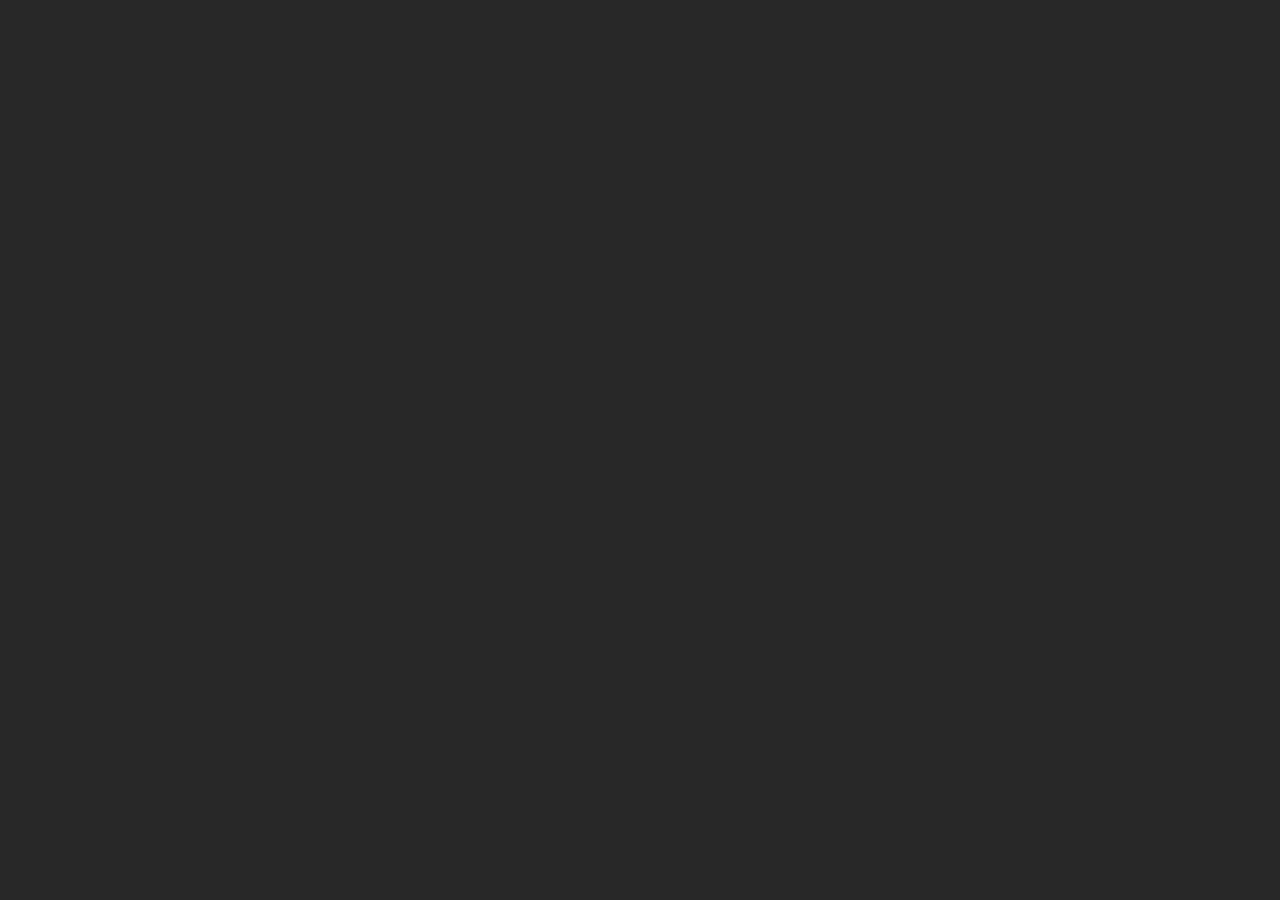
==== index.html @ e937a97c "added card comp" ====
<!DOCTYPE html>
<html lang="en">
  <head>
    <meta charset="UTF-8" />
    <meta name="viewport" content="width=device-width, initial-scale=1.0" />
    <link rel="preconnect" href="https://fonts.googleapis.com" />
    <link rel="preconnect" href="https://fonts.gstatic.com" crossorigin />
    <link
      href="https://fonts.googleapis.com/css2?family=Karla:wght@300;500;600;800&family=Merriweather:wght@300;400;700;900&display=swap"
      rel="stylesheet"
    />
    <link rel="stylesheet" href="css/normalize.css" />
    <link rel="stylesheet" href="css/style.css" />
    <title>Hafiz Asim - Portfolio</title>
  </head>
  <body>



  </body>
</html>
---- css/style.css ----
/* VARIABLES (insert default colors) */

:root {
  --color-body-dark: #ebdbb2;
  --color-hover-body-dark: #b9b294;
  --color-red: #cc241d;
  --color-hover-red: #7c1411;
  --color-yellow: #d79921;
  --color-hover-yellow: #8b6415;
  --color-blue: #458588;
  --color-hover-blue: #274b4d;
  --color-green: #98971a;
  --color-hover-green: rgb(123, 124, 25);
  --border-radius: 30px;
}

/* TYPOGRAPHY */

@font-face {
  font-family: "greenos";
  src: url("../fonts/greenos.ttf") format("truetype");
}

html {
  font-size: 62.5%;
  margin: 0;
}
body {
  background: #282828;
  font-size: 2.4rem;
  padding: 0px;
  line-height: 1.5;
  font-family: "Merriweather", sans-serif;
  color: var(--color-body-dark);
  letter-spacing: 0.2px;
  font-weight: 300;
}

h1,
h2,
h3 {
  font-family: "greenos", sans-serif;
}

h1 {
  font-weight: 800;
  font-size: 7rem;
}

h2 {
  font-weight: 600;
  font-size: 6rem;
}

h3 {
  font-weight: 500;
  font-size: 5rem;
}

@media screen and (min-width: 1024px) {
  body {
    font-size: 1.8rem;
  }
  h1 {
    font-size: 8rem;
  }

  h2 {
    font-size: 5rem;
  }
  h3 {
    font-size: 4rem;
  }
}

/* icons */

.icon {
  width: 4rem;
  height: 4rem;
  padding: 0;
  margin: 0;
}

.icon--white {
  color: var(--color-body-dark);
}

.icon--red {
  color: var(--color-red);
}
.icon--blue {
  color: var(--color-blue);
}
.icon--yellow {
  color: var(--color-yellow);
}
.icon--green {
  color: var(--color-green);
}

.icon-container {
  background: var(--color-body-dark);
  display: inline-flex;
  width: 6rem;
  height: 6rem;
  border-radius: 100%;
  justify-content: center;
  align-items: center;
}

/* links */

a {
  text-decoration: none;
  color: var(--color-body-dark);
  transition: color 0.15s;
}

a:hover {
  color: #fff;
}

/* lists */

.list {
  display: flex;
  flex-direction: column;
  align-items: center;
  list-style-type: none;
}

.nav__list-item {
  padding: 0.5rem 0;
}

/* buttons */

.btn {
  outline: 0;
  border-radius: var(--border-radius);
  border: 0;
  padding: 1rem 2rem;
  text-align: center;
  text-transform: uppercase;
  white-space: nowrap;
  width: 100%;
  text-decoration: none;
  cursor: pointer;
}

.btn--primary {
  background-color: var(--color-body-dark);
}

.btn--primary:hover {
  background: var(--color-hover-body-dark);
  transition: background 0.15s;
}

.btn--secondary {
  background: var(--color-blue);
  color: var(--color-body-dark);
  transition: background 0.15s;
}
.btn--secondary:hover {
  background: var(--color-hover-blue);
}

.btn--accent {
  color: var(--color-body-dark);
  background: var(--color-red);
  transition: background 0.15s;
}
.btn--accent:hover {
  background: var(--color-hover-red);
}

.btn--small {
  width: fit-content;
  padding: 1rem 3rem;
}

.btn .icon {
  width: 4rem;
  vertical-align: middle;
  margin-right: 2rem;
}

/* collapsibles */

/* navigation */

.nav-bar {
  background-color: #282828;
}

.list {
  margin: 0;
  padding: 0;
}

/* grids */

.grid {
  display: grid;
  justify-items: center;
}

@media screen and (min-width: 768px) {
  .grid--1x2 {
    grid-template-columns: repeat(2, 1fr);
  }
	.grid--1xindefinite{
		grid-template-columns: repeat(auto, 1fr);
		gap: 2rem;
	}
}

/* blocks */

.container {
  max-width: 1440px;
  margin: 0 auto;
}

.block {
  --padding-vertical: 4rem;
  padding: var(--padding-vertical) 2rem;
}

.block__header {
  text-align: center;
  margin-bottom: 4rem;
  letter-spacing: 7px;
}

.block__heading {
  margin-top: 0;
}

/* hero */

.hero {
  position: relative;
}

.hero--heading {
  font-weight: 200;
  margin: 0;
}

.hero__tagline {
  margin: 0;
  letter-spacing: 0.3px;
}

.hero .block__header {
  margin: 0;
}

.hero__image {
  width: 100%;
  overflow: hidden;
}

.hero__image > img {
  width: 100%;
  height: 100%;
  border-radius: var(--border-radius);
}

@media screen and (min-width: 768px) {
  .grid {
    align-items: center;
  }
  .block__header .hero--heading {
    font-size: 10rem;
  }
}
@media screen and (min-width: 1024px) {
  .grid {
    align-items: center;
  }
  .block__header .hero--heading {
    font-size: 15rem;
  }
}

.hero .scroll-prompt {
  position: absolute;
  bottom: -5%;
  left: 45%;
  animation: moveUpDown 2s ease-in-out infinite alternate;
}

@keyframes moveUpDown {
  0% {
    transform: translateY(0);
  }
  50% {
    transform: translateY(-20px);
  }
  100% {
    transform: translateY(0);
  }
}

/* cards */

.card {
  /* border: 2px solid #274b4d; */
  padding: 2rem;
  border-radius: var(--border-radius);
	max-width: 700px;
	transition: transform 0.15s;
	box-shadow: 0 0 20px 5px var(--color-hover-blue) ;
}

.card__header {
	width: 100%;
  text-align: center;
  font-size: 3rem;
  letter-spacing: 0.5px;
}

.card__content {
  width: fit-content;
  min-height: 300px;
  margin: 2rem auto;
}

.card__content > img {
	object-fit: cover;
  height: 100%;
	width: 100%;
}

.card__footer-description{
	font-size: 2rem;
}

.card:hover{
	transform: scale(1.1);
}

@media screen and (min-width:1024px) {
	.card__footer-description{
		font-size: 1.8rem;
	}
}
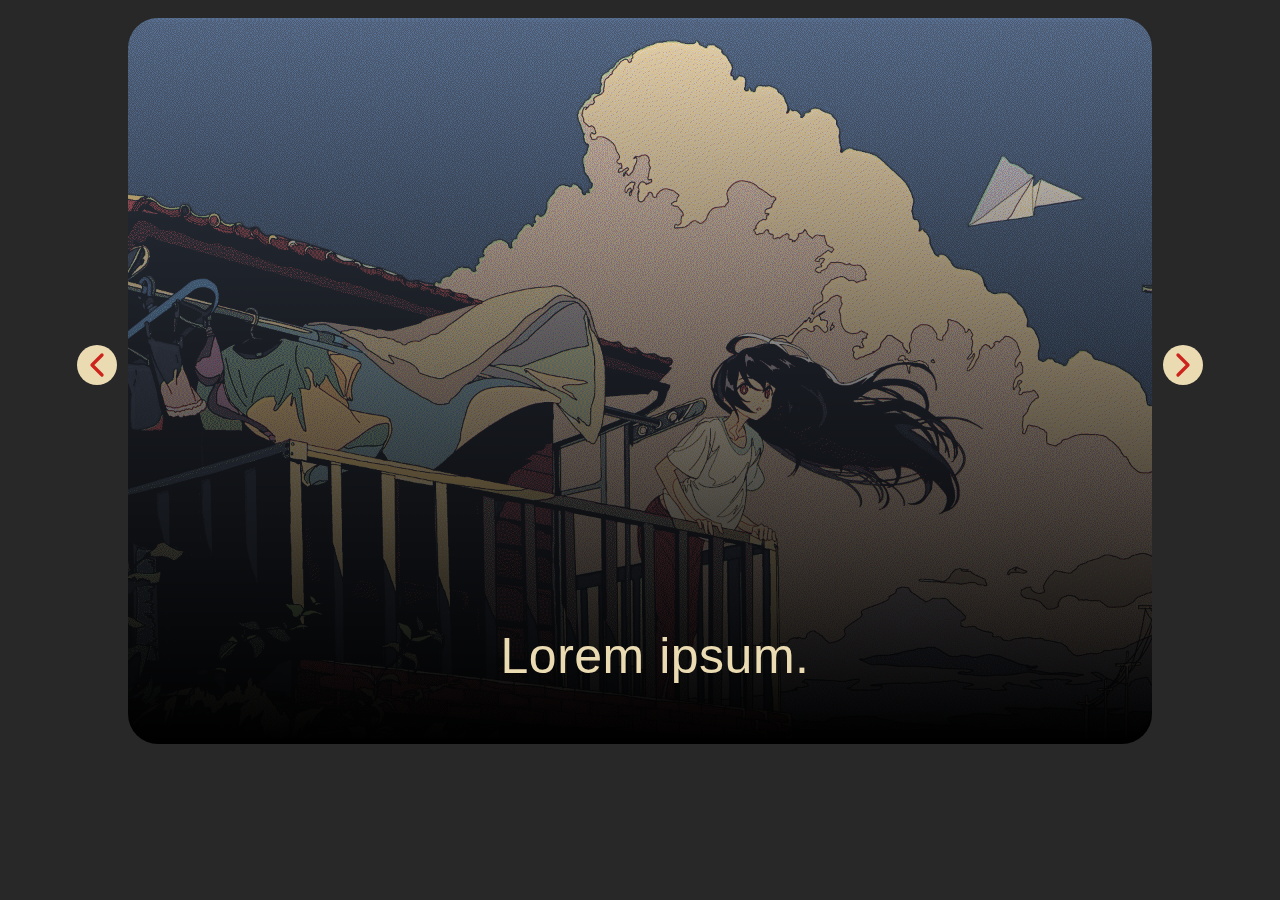
==== commit 8d90a848: "working on carousel comp" ====
--- a/index.html
+++ b/index.html
@@ -6,7 +6,7 @@
     <link rel="preconnect" href="https://fonts.googleapis.com" />
     <link rel="preconnect" href="https://fonts.gstatic.com" crossorigin />
     <link
-      href="https://fonts.googleapis.com/css2?family=Karla:wght@300;500;600;800&family=Merriweather:wght@300;400;700;900&display=swap"
+      href="https://fonts.googleapis.com/css2?family=Oswald&display=swap"
       rel="stylesheet"
     />
     <link rel="stylesheet" href="css/normalize.css" />
@@ -14,8 +14,78 @@
     <title>Hafiz Asim - Portfolio</title>
   </head>
   <body>
+    <div class="carousel-wrapper">
+      
+      <ul class="carousel">
+        <div class="icon-container carousel--nav">
+          <svg class="icon icon--red">
+            <use xlink:href="images/sprite.svg#chevron-left"></use>
+          </svg>
+        </div>
+        <li class="card gradient carousel__card fade">
+          <img src="images/ign-waifu.png" alt="" />
+          <div class="card__header bottom-left"><h3>Lorem ipsum.</h3></div>
+          <div class="card__footer-description bottom-left">
+            <p>
+              Lorem ipsum dolor sit amet consectetur, adipisicing elit. Rerum,
+              ducimus.
+            </p>
+          </div>
+        </li>
+        <li class="card gradient carousel__card fade">
+          <img src="images/futurism.jpg" alt="" />
+          <div class="card__header bottom-left"><h3>Lorem ipsum.</h3></div>
+          <div class="card__footer-description bottom-left">
+            <p>
+              Lorem ipsum dolor sit amet consectetur, adipisicing elit. Rerum,
+              ducimus.
+            </p>
+          </div>
+        </li>
+        <li class="card gradient carousel__card fade">
+          <img src="images/ghibli-japanese-walled-garden.png" alt="" />
+          <div class="card__header bottom-left"><h3>Lorem ipsum.</h3></div>
+          <div class="card__footer-description bottom-left">
+            <p>
+              Lorem ipsum dolor sit amet consectetur, adipisicing elit. Rerum,
+              ducimus.
+            </p>
+          </div>
+        </li>
+        <li class="card gradient carousel__card fade">
+          <img src="images/girl-reading-book.jpg" alt="" />
+          <div class="card__header bottom-left"><h3>Lorem ipsum.</h3></div>
+          <div class="card__footer-description bottom-left">
+            <p>
+              Lorem ipsum dolor sit amet consectetur, adipisicing elit. Rerum,
+              ducimus.
+            </p>
+          </div>
+        </li>
+        <li class="card gradient carousel__card fade">
+          <img src="images/my-neighbor-totoro-sunflowers.png" alt="" />
+          <div class="card__header bottom-left"><h3>Lorem ipsum.</h3></div>
+          <div class="card__footer-description bottom-left">
+            <p>
+              Lorem ipsum dolor sit amet consectetur, adipisicing elit. Rerum,
+              ducimus.
+            </p>
+          </div>
+        </li>
+        <div class="icon-container carousel--nav">
+          <svg class="icon icon--red">
+            <use xlink:href="images/sprite.svg#chevron-right"></use>
+          </svg>
+        </div>
+      </div>
+      </ul>
+    <!-- The dots/circles -->
+<div style="text-align:center">
+  <span class="dot" onclick="currentSlide(1)"></span>
+  <span class="dot" onclick="currentSlide(2)"></span>
+  <span class="dot" onclick="currentSlide(3)"></span>
+</div>
 
-
-
+    <script src="script.js"></script>
   </body>
 </html>
--- a/css/style.css
+++ b/css/style.css
@@ -30,16 +30,17 @@
   font-size: 2.4rem;
   padding: 0px;
   line-height: 1.5;
-  font-family: "Merriweather", sans-serif;
+  font-family: "Oswald", sans-serif;
   color: var(--color-body-dark);
-  letter-spacing: 0.2px;
-  font-weight: 300;
+  letter-spacing: 1px;
+  font-weight: 200;
+  box-sizing: border-box;
 }
 
 h1,
 h2,
 h3 {
-  font-family: "greenos", sans-serif;
+  font-family: "Merriweather", sans-serif;
 }
 
 h1 {
@@ -123,11 +124,14 @@
 
 /* lists */
 
+li{
+    list-style-type: none;
+}
+
 .list {
   display: flex;
   flex-direction: column;
   align-items: center;
-  list-style-type: none;
 }
 
 .nav__list-item {
@@ -187,7 +191,9 @@
   margin-right: 2rem;
 }
 
-/* collapsibles */
+/* collapsibles */ 
+
+/* TODO: input collapsibles info here */
 
 /* navigation */
 
@@ -207,14 +213,19 @@
   justify-items: center;
 }
 
+.grid--1xindefinite-row{
+  grid-template-rows: repeat(auto, 1fr);
+  gap: 1.6rem;
+}
+
 @media screen and (min-width: 768px) {
   .grid--1x2 {
     grid-template-columns: repeat(2, 1fr);
   }
-	.grid--1xindefinite{
-		grid-template-columns: repeat(auto, 1fr);
-		gap: 2rem;
-	}
+  .grid--1xindefinite-column {
+    grid-template-columns: repeat(auto, 1fr);
+    gap: 2rem;
+  }
 }
 
 /* blocks */
@@ -309,44 +320,323 @@
 /* cards */
 
 .card {
-  /* border: 2px solid #274b4d; */
-  padding: 2rem;
+  /* z-index: -10; */
+  position: relative;
+  margin: 0 auto;
   border-radius: var(--border-radius);
-	max-width: 700px;
-	transition: transform 0.15s;
-	box-shadow: 0 0 20px 5px var(--color-hover-blue) ;
-}
-
-.card__header {
-	width: 100%;
+  /* min-height: 100%; */
+  max-width: 80%;
+  transition: transform 0.15s;
+  /* box-shadow: 0 0 10px 0px var(--color-hover-body-dark); */
+}
+.card__header > h3 {
+  text-align: center;
+  margin-bottom: 0.3rem;
+  font-size: 2rem;
+}
+
+.bottom-left {
+  position: absolute;
+  bottom: 0%;
+}
+
+.card .card__header {
+  position: absolute;
+  width: 100%;
   text-align: center;
   font-size: 3rem;
   letter-spacing: 0.5px;
+  z-index: 2;
+  transition: transform 0.2s ease-in;
 }
 
 .card__content {
   width: fit-content;
-  min-height: 300px;
+  /* min-height: 300px; */
   margin: 2rem auto;
 }
 
-.card__content > img {
-	object-fit: cover;
+/* .card__content > img {
+  border-radius: var(--border-radius);
+  object-fit: cover;
   height: 100%;
-	width: 100%;
-}
-
-.card__footer-description{
-	font-size: 2rem;
-}
-
-.card:hover{
-	transform: scale(1.1);
-}
-
-@media screen and (min-width:1024px) {
-	.card__footer-description{
-		font-size: 1.8rem;
-	}
-}
-
+  width: 100%;
+} */
+
+.card > img {
+  border-radius: var(--border-radius);
+  object-fit: cover;
+  width: 100%;
+  height: 50vh;
+}
+
+.card__footer-description {
+  z-index: 3;
+  padding-left: 2.5rem;
+  font-size: 1.5rem;
+  text-align: start;
+  /* max-height: 0; */
+  overflow: hidden;
+  opacity: 0;
+  transition: transform 0.2s ease-in, opacity 0.15s;
+  vertical-align: middle;
+}
+
+.card .icon-container {
+  scale: 0.8;
+  margin: 0 3rem;
+}
+
+.card:hover {
+  cursor: pointer;
+}
+
+
+@media screen and (min-width: 768px) {
+  .card__header > h3 {
+    font-size: 5rem;
+  }
+  .card > img {
+    height: 60vh;
+  }
+}
+
+@media screen and (min-width: 1024px) {
+  .card__header > h3 {
+    margin-bottom: 5rem;
+    padding-left: 3rem;
+  }
+
+  .card > img {
+    height: 80vh;
+  }
+
+  .card__footer-description {
+    font-size: 1.8rem;
+  }
+  .card:hover .card__header {
+    transform: translateY(-50%) scale(0.8);
+  }
+  .card:hover .card__footer-description {
+    transform: translateY(-50%);
+    opacity: 1;
+  }
+}
+
+/* badges */
+
+.badge {
+  border-radius: 20px;
+  font-size: 2rem;
+  font-weight: 600;
+  padding: 0.5rem 2rem;
+  white-space: nowrap;
+  text-align: middle;
+}
+
+.badge--primary {
+  background: var(--color-blue);
+  color: var(--color-body-dark);
+}
+
+.badge--secondary {
+  background: var(--color-red);
+  color: var(--color-body-dark);
+}
+
+.badge--small {
+  font-size: 1.6rem;
+  padding: 0.5rem 1.5rem;
+}
+
+.badge .icon {
+  width: 2.5rem;
+  vertical-align: middle;
+  margin-right: 0.5rem;
+}
+
+@media screen and (min-width: 1024px) {
+  .badge {
+    font-size: 1.5rem;
+  }
+  .badge--small {
+    font-size: 1.2rem;
+  }
+}
+
+/* modal image */
+
+/* Style the Image Used to Trigger the Modal */
+#myImg {
+  border-radius: 5px;
+  cursor: pointer;
+  transition: 0.3s;
+}
+
+#myImg:hover {
+  opacity: 0.7;
+}
+
+/* The Modal (background) */
+.modal {
+  display: none; /* Hidden by default */
+  position: fixed; /* Stay in place */
+  z-index: 1; /* Sit on top */
+  padding-top: 10rem; /* Location of the box */
+  padding-bottom: auto; /* Location of the box */
+  left: 0;
+  top: 0;
+  width: 100%; /* Full width */
+  height: 100%; /* Full height */
+  overflow: auto; /* Enable scroll if needed */
+  background-color: rgb(0, 0, 0); /* Fallback color */
+  background-color: rgba(0, 0, 0, 0.9); /* Black w/ opacity */
+}
+
+/* Modal Content (Image) */
+.modal-content {
+  margin: auto;
+  display: block;
+  width: 80%;
+  max-width: 700px;
+}
+
+/* Caption of Modal Image (Image Text) - Same Width as the Image */
+#caption {
+  margin: auto;
+  display: block;
+  width: 80%;
+  max-width: 700px;
+  text-align: center;
+  color: #ccc;
+  padding: 10px 0;
+  height: fit-content;
+}
+
+/* Add Animation - Zoom in the Modal */
+.modal-content,
+#caption {
+  animation-name: zoom;
+  animation-duration: 0.6s;
+}
+
+@keyframes zoom {
+  from {
+    transform: scale(0);
+  }
+  to {
+    transform: scale(1);
+  }
+}
+
+/* The Close Button */
+.close {
+  position: absolute;
+  top: 15px;
+  right: 35px;
+  color: #f1f1f1;
+  font-size: 40px;
+  font-weight: bold;
+  transition: 0.3s;
+}
+
+.close:hover,
+.close:focus {
+  color: #bbb;
+  text-decoration: none;
+  cursor: pointer;
+}
+
+/* 100% Image Width on Smaller Screens */
+@media only screen and (max-width: 700px) {
+  .modal-content {
+    width: 100%;
+  }
+}
+
+/* gradient */
+
+.gradient:after {
+  z-index: 1;
+  border-bottom-left-radius: var(--border-radius);
+  border-bottom-right-radius: var(--border-radius);
+  content: "";
+  display: block;
+  position: absolute;
+  height: 100%;
+  width: 100%;
+  left: 0;
+  top: 0;
+  background-image: linear-gradient(rgba(0, 0, 0, 0), rgba(0, 0, 0, 1));
+}
+.gradient-hidden:after {
+  z-index: 1;
+  border-bottom-left-radius: var(--border-radius);
+  border-bottom-right-radius: var(--border-radius);
+  content: "";
+  display: block;
+  position: absolute;
+  height: 100%;
+  width: 100%;
+  left: 0;
+  top: 0;
+  background-image: linear-gradient(rgba(0, 0, 0, 0), rgba(0, 0, 0, 1));
+  opacity: 0;
+  transition: opacity 0.15s ease-in;
+}
+
+.gradient-hidden:hover:after {
+  opacity: 1;
+}
+
+/* carousel */
+.carousel-wrapper{
+  display: flex;
+  flex-direction: row;
+  align-content: center;
+  justify-content: center;
+}
+
+.carousel-wrapper .icon-container{
+  z-index: 3;
+  position: absolute;
+  height: 4rem;
+  width: 4rem;
+  transition: background 0.15s;
+}
+
+.carousel-wrapper .icon-container:hover{
+  background: var(--color-hover-body-dark);
+  cursor: pointer;
+}
+
+.carousel{
+  position: relative;
+  display: flex;
+  flex-direction: row;
+  padding: 0;
+  width: 100%;
+  height: 100%;
+}
+
+.carousel{
+  width: fit-content;
+}
+
+.carousel .card {
+  width: 100%;
+  height: 100%;
+}
+
+.carousel .carousel__card:not(:first-of-type) {
+  display: none;
+}
+
+.carousel-wrapper .icon-container:first-of-type{
+  top: 45%;
+  left: 6%;
+}
+.carousel-wrapper .icon-container:last-of-type{
+  top: 45%;
+  right: 6%;
+}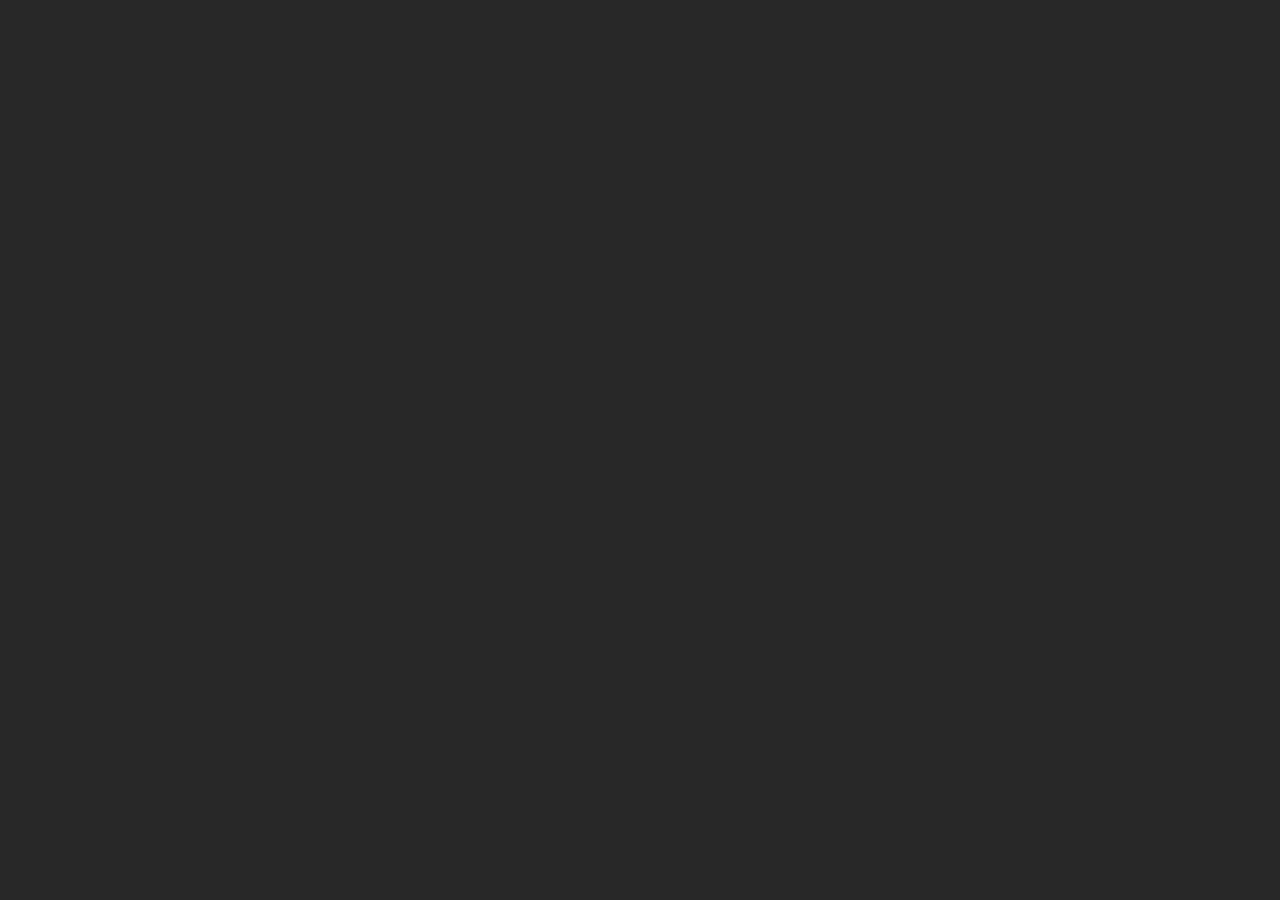
==== commit 1ab15205: "added carousel comp taken from w3schools" ====
--- a/index.html
+++ b/index.html
@@ -14,78 +14,10 @@
     <title>Hafiz Asim - Portfolio</title>
   </head>
   <body>
-    <div class="carousel-wrapper">
-      
-      <ul class="carousel">
-        <div class="icon-container carousel--nav">
-          <svg class="icon icon--red">
-            <use xlink:href="images/sprite.svg#chevron-left"></use>
-          </svg>
-        </div>
-        <li class="card gradient carousel__card fade">
-          <img src="images/ign-waifu.png" alt="" />
-          <div class="card__header bottom-left"><h3>Lorem ipsum.</h3></div>
-          <div class="card__footer-description bottom-left">
-            <p>
-              Lorem ipsum dolor sit amet consectetur, adipisicing elit. Rerum,
-              ducimus.
-            </p>
-          </div>
-        </li>
-        <li class="card gradient carousel__card fade">
-          <img src="images/futurism.jpg" alt="" />
-          <div class="card__header bottom-left"><h3>Lorem ipsum.</h3></div>
-          <div class="card__footer-description bottom-left">
-            <p>
-              Lorem ipsum dolor sit amet consectetur, adipisicing elit. Rerum,
-              ducimus.
-            </p>
-          </div>
-        </li>
-        <li class="card gradient carousel__card fade">
-          <img src="images/ghibli-japanese-walled-garden.png" alt="" />
-          <div class="card__header bottom-left"><h3>Lorem ipsum.</h3></div>
-          <div class="card__footer-description bottom-left">
-            <p>
-              Lorem ipsum dolor sit amet consectetur, adipisicing elit. Rerum,
-              ducimus.
-            </p>
-          </div>
-        </li>
-        <li class="card gradient carousel__card fade">
-          <img src="images/girl-reading-book.jpg" alt="" />
-          <div class="card__header bottom-left"><h3>Lorem ipsum.</h3></div>
-          <div class="card__footer-description bottom-left">
-            <p>
-              Lorem ipsum dolor sit amet consectetur, adipisicing elit. Rerum,
-              ducimus.
-            </p>
-          </div>
-        </li>
-        <li class="card gradient carousel__card fade">
-          <img src="images/my-neighbor-totoro-sunflowers.png" alt="" />
-          <div class="card__header bottom-left"><h3>Lorem ipsum.</h3></div>
-          <div class="card__footer-description bottom-left">
-            <p>
-              Lorem ipsum dolor sit amet consectetur, adipisicing elit. Rerum,
-              ducimus.
-            </p>
-          </div>
-        </li>
-        <div class="icon-container carousel--nav">
-          <svg class="icon icon--red">
-            <use xlink:href="images/sprite.svg#chevron-right"></use>
-          </svg>
-        </div>
-      </div>
-      </ul>
-    <!-- The dots/circles -->
-<div style="text-align:center">
-  <span class="dot" onclick="currentSlide(1)"></span>
-  <span class="dot" onclick="currentSlide(2)"></span>
-  <span class="dot" onclick="currentSlide(3)"></span>
-</div>
 
+    
+
+    <script src="carousel.js"></script>
     <script src="script.js"></script>
   </body>
 </html>
--- a/css/style.css
+++ b/css/style.css
@@ -124,8 +124,8 @@
 
 /* lists */
 
-li{
-    list-style-type: none;
+li {
+  list-style-type: none;
 }
 
 .list {
@@ -191,7 +191,7 @@
   margin-right: 2rem;
 }
 
-/* collapsibles */ 
+/* collapsibles */
 
 /* TODO: input collapsibles info here */
 
@@ -213,7 +213,7 @@
   justify-items: center;
 }
 
-.grid--1xindefinite-row{
+.grid--1xindefinite-row {
   grid-template-rows: repeat(auto, 1fr);
   gap: 1.6rem;
 }
@@ -390,7 +390,6 @@
 .card:hover {
   cursor: pointer;
 }
-
 
 @media screen and (min-width: 768px) {
   .card__header > h3 {
@@ -590,14 +589,17 @@
 }
 
 /* carousel */
-.carousel-wrapper{
+.carousel-wrapper {
   display: flex;
   flex-direction: row;
   align-content: center;
   justify-content: center;
-}
-
-.carousel-wrapper .icon-container{
+  max-width: 1200px;
+  position: relative;
+  margin: auto;
+}
+
+.carousel-wrapper .icon-container {
   z-index: 3;
   position: absolute;
   height: 4rem;
@@ -605,12 +607,12 @@
   transition: background 0.15s;
 }
 
-.carousel-wrapper .icon-container:hover{
+.carousel-wrapper .icon-container:hover {
   background: var(--color-hover-body-dark);
   cursor: pointer;
 }
 
-.carousel{
+.carousel {
   position: relative;
   display: flex;
   flex-direction: row;
@@ -619,24 +621,66 @@
   height: 100%;
 }
 
-.carousel{
+.carousel {
   width: fit-content;
 }
 
-.carousel .card {
+/* .carousel .card {
   width: 100%;
   height: 100%;
-}
-
-.carousel .carousel__card:not(:first-of-type) {
+} */
+
+.carousel__card {
   display: none;
 }
 
-.carousel-wrapper .icon-container:first-of-type{
+.carousel .carousel__card.active {
+  display: block;
+}
+
+.carousel-wrapper .icon-container:first-of-type {
   top: 45%;
   left: 6%;
 }
-.carousel-wrapper .icon-container:last-of-type{
+.carousel-wrapper .icon-container:last-of-type {
   top: 45%;
   right: 6%;
+}
+
+
+/* Hide the images by default */
+.mySlides {
+  display: none;
+}
+
+/* The dots/bullets/indicators */
+.dot {
+  cursor: pointer;
+  height: 15px;
+  width: 15px;
+  margin: 0 2px;
+  background-color: #bbb;
+  border-radius: 50%;
+  display: inline-block;
+  transition: background-color 0.6s ease;
+}
+
+.active,
+.dot:hover {
+  background-color: #717171;
+}
+
+/* Fading animation */
+.fade {
+  animation-name: fade;
+  animation-duration: 1.5s;
+}
+
+@keyframes fade {
+  from {
+    opacity: 0.4;
+  }
+  to {
+    opacity: 1;
+  }
 }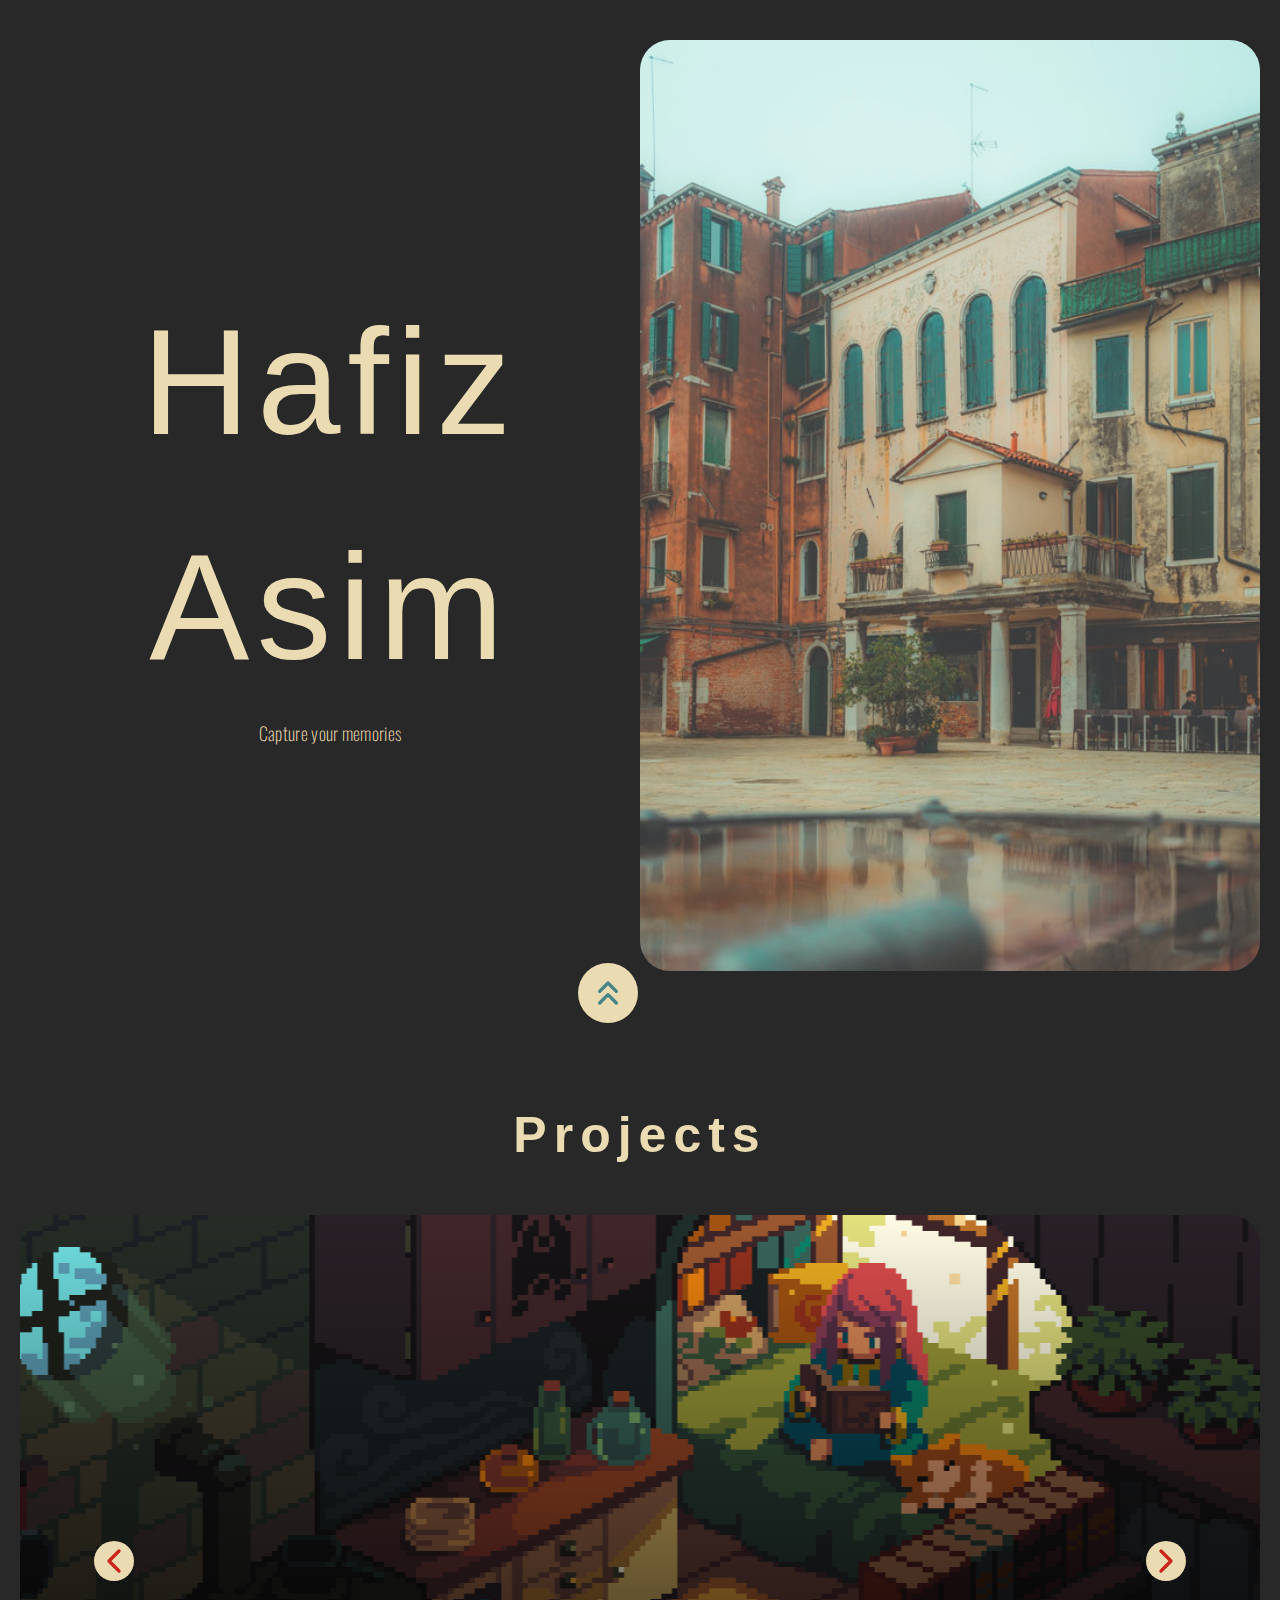
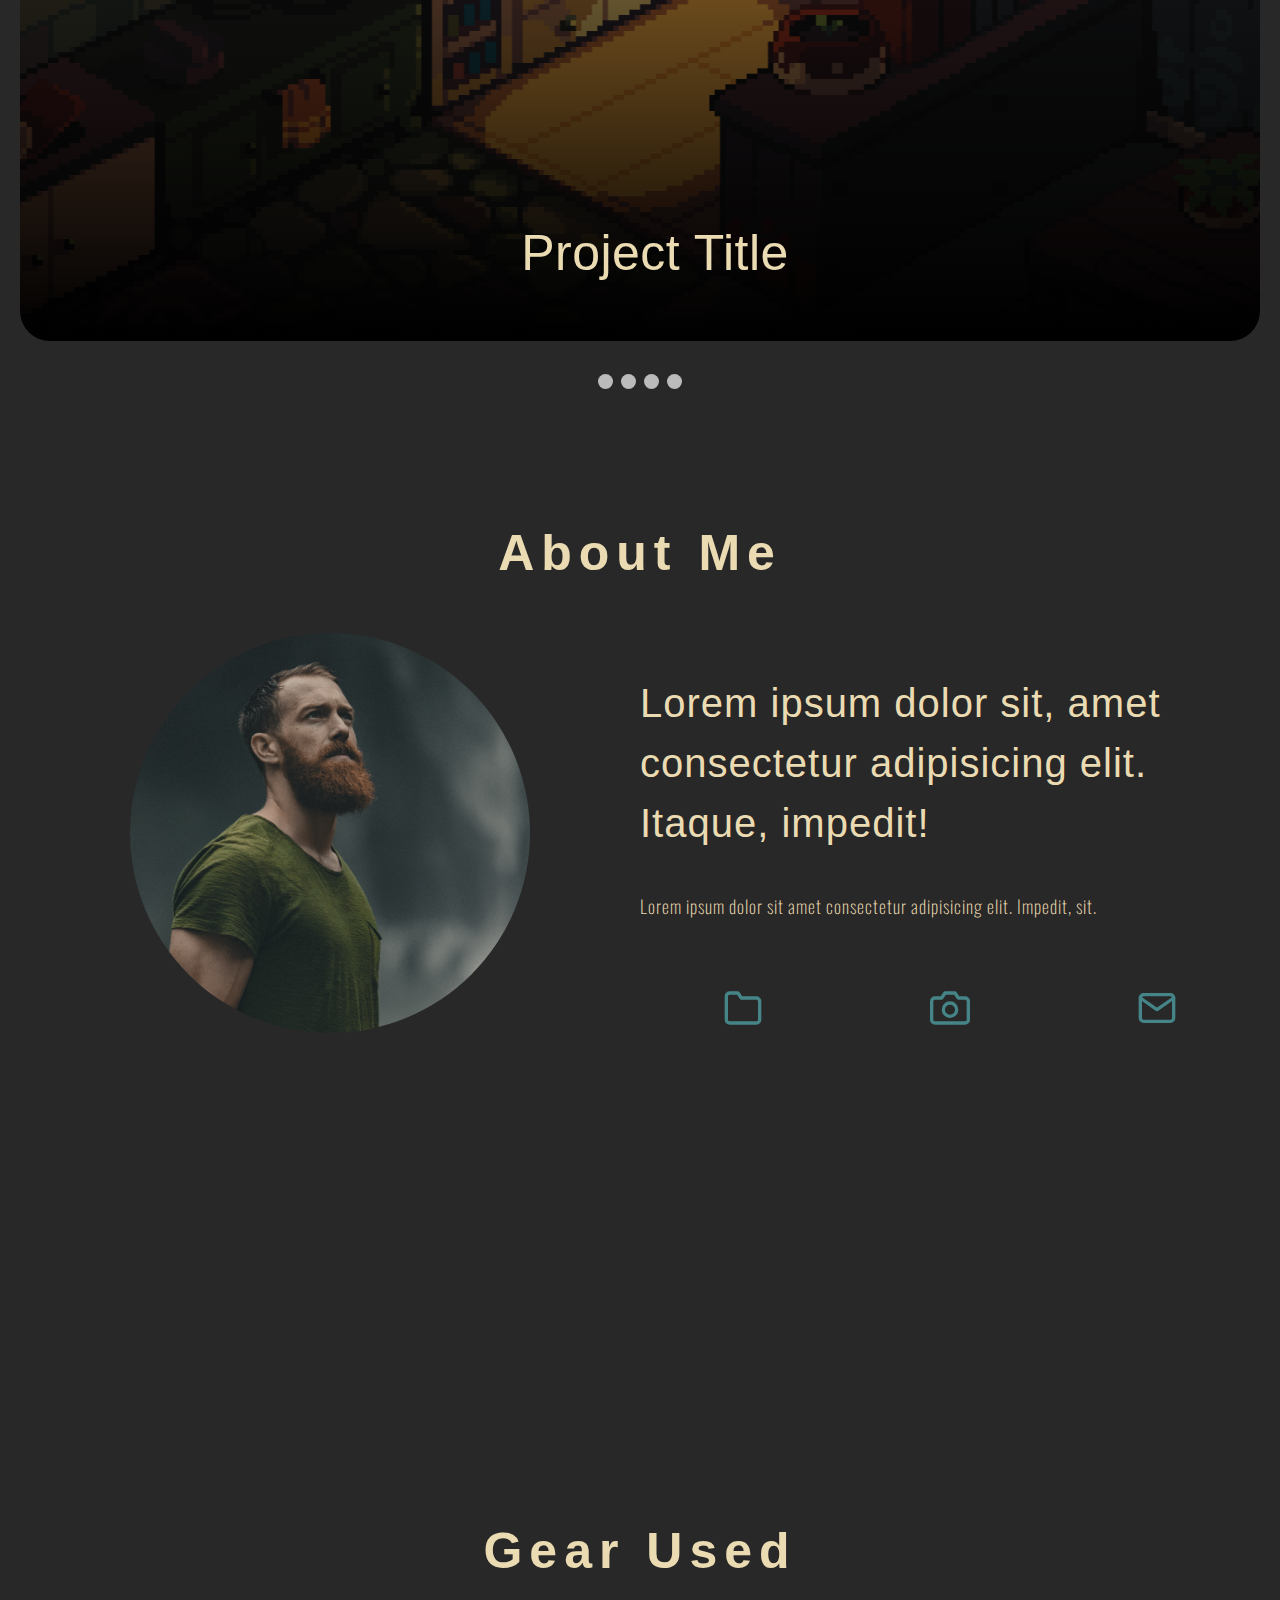
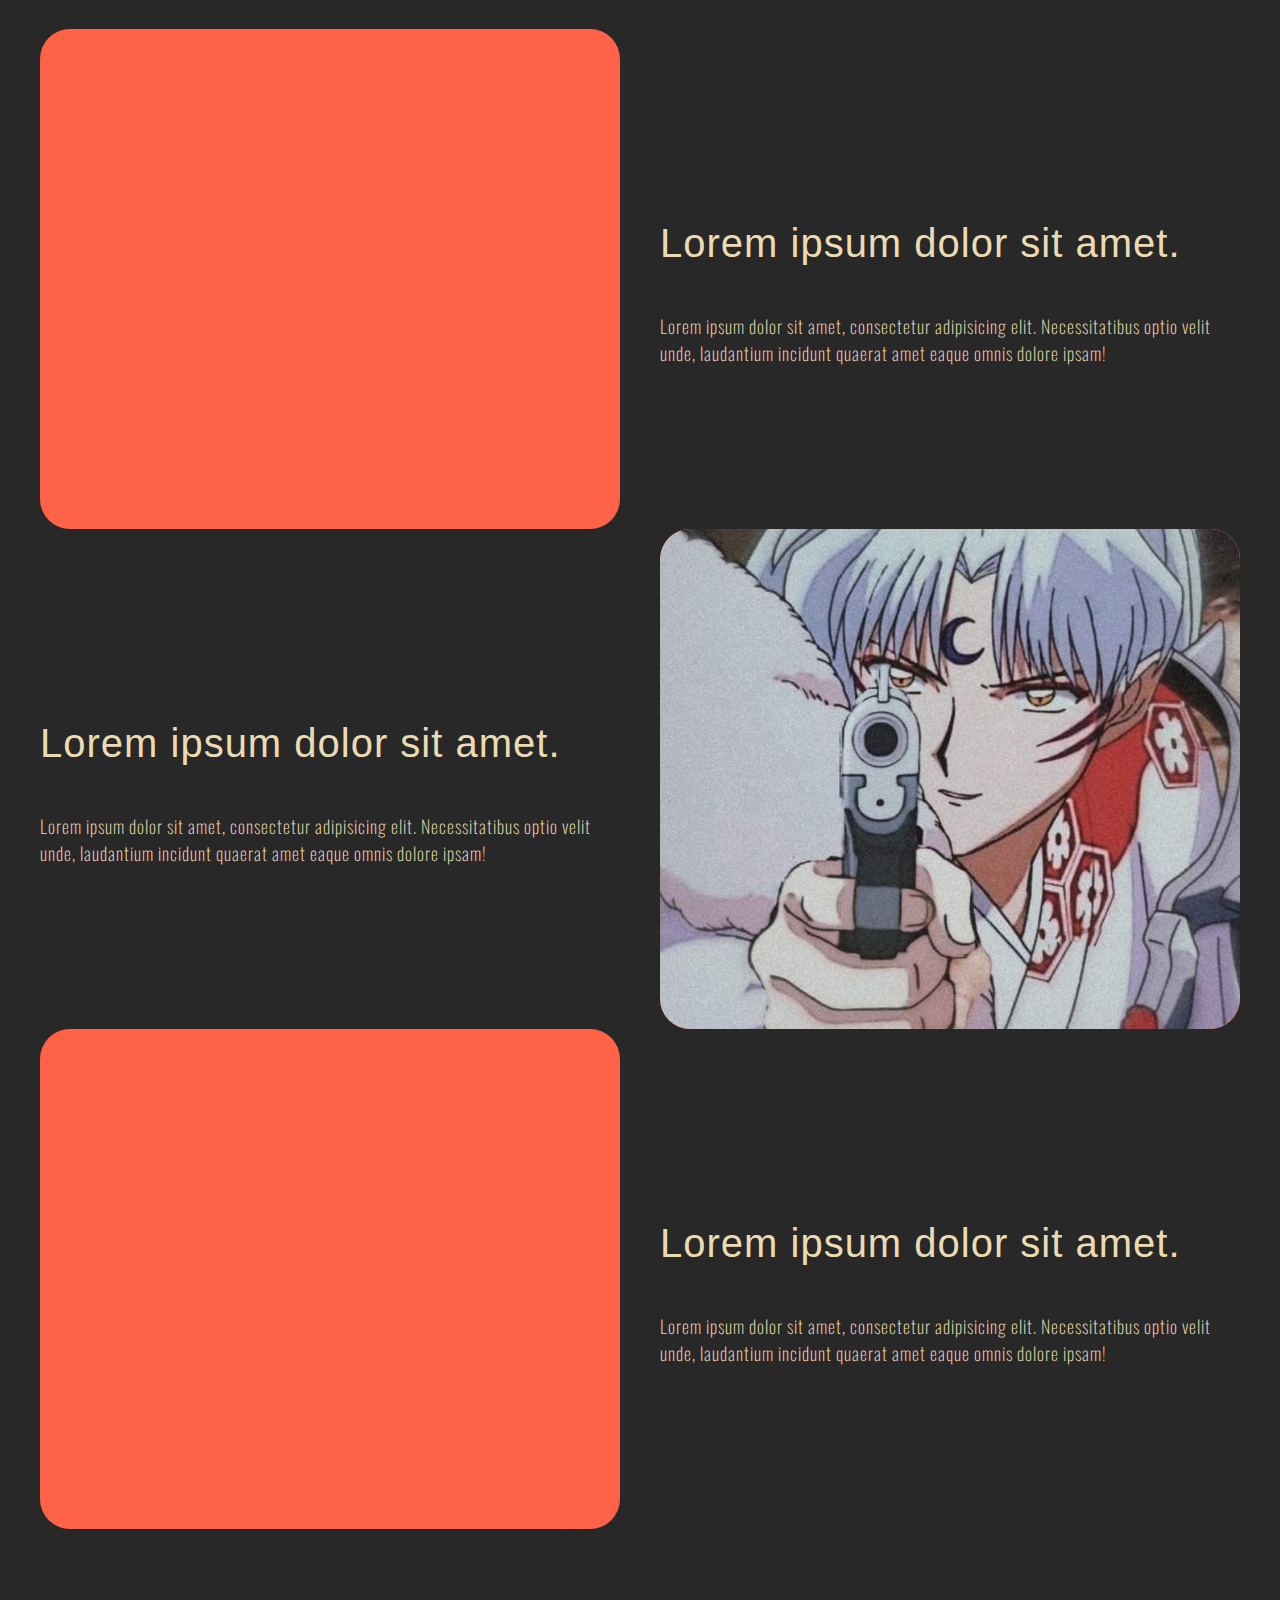
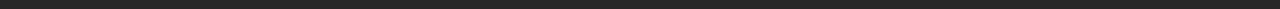
==== commit 65d6ea71: "added gear features" ====
--- a/index.html
+++ b/index.html
@@ -11,11 +11,170 @@
     />
     <link rel="stylesheet" href="css/normalize.css" />
     <link rel="stylesheet" href="css/style.css" />
+    <script src="https://code.jquery.com/jquery-3.6.0.min.js"></script>
     <title>Hafiz Asim - Portfolio</title>
   </head>
   <body>
+    <div class="container block">
+      <div class="hero grid grid--1x2">
+        <div class="block__header">
+          <h1 class="block__heading hero--heading">Hafiz Asim</h1>
+          <p class="hero__tagline">Capture your memories</p>
+        </div>
+        <div class="block__content hero__image">
+          <img src="images/house.jpg" alt="" />
+        </div>
+        <div class="icon-container scroll-prompt slide-top">
+          <svg class="icon icon--blue">
+            <use href="images/sprite.svg#chevrons-up"></use>
+          </svg>
+        </div>
+      </div>
+    </div>
 
     
+    <div class="block">
+      <div class="block__header"><h2>Projects</h2></div>
+      <div class="slideshow-container carousel-wrapper">
+        <!-- Full-width images with number and caption text -->
+        <div class="mySlides card gradient carousel__card fade">
+          <img src="images/girl-reading-book.jpg" style="width: 100%" />
+          <div class="text card__header bottom-left"><h3>Project Title</h3></div>
+          <div class="card__footer-description bottom-left">
+            <p>
+              Lorem ipsum dolor sit amet consectetur, adipisicing elit. Rerum,
+              ducimus.
+            </p>
+          </div>
+        </div>
+        <div class="mySlides card gradient carousel__card fade">
+          <img src="images/futurism.jpg" style="width: 100%" />
+          <div class="text card__header bottom-left"><h3>Project Title</h3></div>
+          <div class="card__footer-description bottom-left">
+            <p>
+              Lorem ipsum dolor sit amet consectetur, adipisicing elit. Rerum,
+              ducimus.
+            </p>
+          </div>
+        </div>
+        <div class="mySlides card gradient carousel__card fade">
+          <img src="images/ign-waifu.png" style="width: 100%" />
+          <div class="text card__header bottom-left"><h3>Project Title</h3></div>
+          <div class="card__footer-description bottom-left">
+            <p>
+              Lorem ipsum dolor sit amet consectetur, adipisicing elit. Rerum,
+              ducimus.
+            </p>
+          </div>
+        </div>
+        <div class="mySlides card gradient carousel__card fade">
+          <img
+            src="images/ghibli-japanese-walled-garden.png"
+            style="width: 100%"
+          />
+          <div class="text card__header bottom-left"><h3>Project Title</h3></div>
+          <div class="card__footer-description bottom-left">
+            <p>
+              Lorem ipsum dolor sit amet consectetur, adipisicing elit. Rerum,
+              ducimus.
+            </p>
+          </div>
+        </div>
+        <!-- Next and previous buttons -->
+        <a class="icon-container carousel--nav prev" onclick="plusSlides(-1)">
+          <svg class="icon icon--red">
+            <use xlink:href="images/sprite.svg#chevron-left"></use>
+          </svg>
+        </a>
+        <a class="icon-container carousel--nav next" onclick="plusSlides(1)">
+          <svg class="icon icon--red">
+            <use xlink:href="images/sprite.svg#chevron-right"></use>
+          </svg>
+        </a>
+      </div>
+      <br />
+      <!-- The dots/circles -->
+      <div style="text-align: center">
+        <span class="dot" onclick="currentSlide(1)"></span>
+        <span class="dot" onclick="currentSlide(2)"></span>
+        <span class="dot" onclick="currentSlide(3)"></span>
+        <span class="dot" onclick="currentSlide(4)"></span>
+      </div>
+    </div>
+
+
+<div class="block container">
+      <div class="block__header">
+        <h2>About Me</h2>
+      </div>
+      <div class="grid grid--1x2 about">
+        <div class="about__profileimg">
+          <img
+            class="profile-photo"
+            src="images/jakob-owens-lkMJcGDZLVs-unsplash.jpg"
+            alt=""
+          />
+        </div>
+        <div class="about__content">
+          <h3>
+            Lorem ipsum dolor sit, amet consectetur adipisicing elit. Itaque,
+            impedit!
+          </h3>
+          <p>
+            Lorem ipsum dolor sit amet consectetur adipisicing elit. Impedit,
+            sit.
+          </p>
+          <span class="nav-icons">
+            <svg class="icon icon--blue">
+              <use xlink:href="images/sprite.svg#folder"></use>
+            </svg>
+            <svg class="icon icon--blue">
+              <use xlink:href="images/sprite.svg#camera"></use>
+            </svg>
+            <svg class="icon icon--blue">
+              <use xlink:href="images/sprite.svg#mail"></use>
+            </svg>
+          </span>
+        </div>
+      </div>
+      <div class="block gear">
+        <h2 class="block__header">Gear Used</h2>
+        <div class="gear__content grid grid--1x2">
+      
+          <div class="gear-used card gradient-hidden" style="background: tomato">
+          </div>
+          
+          <div class="gear-details">
+          <h3>Lorem ipsum dolor sit amet.</h3>
+          <p>Lorem ipsum dolor sit amet, consectetur adipisicing elit. Necessitatibus optio velit unde, laudantium incidunt quaerat amet eaque omnis dolore ipsam!</p>
+          </div>
+            </div>
+        <div class="gear__content grid grid--1x2">
+      
+          <div class="gear-used card gradient-hidden" style="background: tomato">
+            <img src="images/sessho.jpeg" alt="">
+          </div>
+          
+          <div class="gear-details">
+          <h3>Lorem ipsum dolor sit amet.</h3>
+          <p>Lorem ipsum dolor sit amet, consectetur adipisicing elit. Necessitatibus optio velit unde, laudantium incidunt quaerat amet eaque omnis dolore ipsam!</p>
+          </div>
+            </div>
+        <div class="gear__content grid grid--1x2">
+      
+          <div class="gear-used card gradient-hidden" style="background: tomato">
+          </div>
+          
+          <div class="gear-details">
+          <h3>Lorem ipsum dolor sit amet.</h3>
+          <p>Lorem ipsum dolor sit amet, consectetur adipisicing elit. Necessitatibus optio velit unde, laudantium incidunt quaerat amet eaque omnis dolore ipsam!</p>
+          </div>
+            </div>
+          </div>
+        </div>
+      </div>
+    </div>
+
 
     <script src="carousel.js"></script>
     <script src="script.js"></script>
--- a/css/style.css
+++ b/css/style.css
@@ -24,6 +24,7 @@
 html {
   font-size: 62.5%;
   margin: 0;
+  scroll-behavior: smooth;
 }
 body {
   background: #282828;
@@ -213,25 +214,20 @@
   justify-items: center;
 }
 
-.grid--1xindefinite-row {
-  grid-template-rows: repeat(auto, 1fr);
-  gap: 1.6rem;
-}
 
 @media screen and (min-width: 768px) {
   .grid--1x2 {
     grid-template-columns: repeat(2, 1fr);
   }
-  .grid--1xindefinite-column {
-    grid-template-columns: repeat(auto, 1fr);
-    gap: 2rem;
-  }
 }
 
 /* blocks */
 
 .container {
+  margin-top: 10vh;
   max-width: 1440px;
+  height: fit-content;
+  min-height: 100vh;
   margin: 0 auto;
 }
 
@@ -325,7 +321,7 @@
   margin: 0 auto;
   border-radius: var(--border-radius);
   /* min-height: 100%; */
-  max-width: 80%;
+  /* max-width: 80%; */
   transition: transform 0.15s;
   /* box-shadow: 0 0 10px 0px var(--color-hover-body-dark); */
 }
@@ -588,14 +584,17 @@
   opacity: 1;
 }
 
-/* carousel */
+/* CAROUSEL */
+
 .carousel-wrapper {
   display: flex;
   flex-direction: row;
   align-content: center;
   justify-content: center;
-  max-width: 1200px;
+  /* max-width: 1200px; */
   position: relative;
+  width: 100%;
+  /* height:  ; */
   margin: auto;
 }
 
@@ -683,4 +682,63 @@
   to {
     opacity: 1;
   }
-}+}
+
+/* about profile */
+
+.about__profileimg{
+  height: 40rem;
+  width: 40rem;
+  /* overflow: hidden; */
+}
+
+.profile-photo{
+    object-fit: cover;
+    object-position: left top;
+    height: 100%;
+    width: 100%;
+    border-radius: 100%;
+}
+
+.about__content{
+  height: 100%;
+  width: 100%;
+}
+
+.about__content .nav-icons { 
+display: flex;
+flex-direction: row;
+justify-content: space-around;
+padding-top: 5rem;
+}
+
+.nav-icons .icon{
+  cursor: pointer;
+}
+
+/* gear section */
+
+.gear{
+  margin-top: 40rem;
+}
+
+.gear__content{
+  gap: 4rem;
+}
+
+.gear-used{
+  width: 100%;
+  height: 50rem;
+  overflow: hidden;
+}
+
+.gear-used>img{
+  object-fit: cover;
+  width: 100%;
+  height: 100%;
+}
+
+@media screen and (min-width: 768px) {
+  .gear__content:nth-of-type(even) .gear-used {
+    order: 2;
+  }}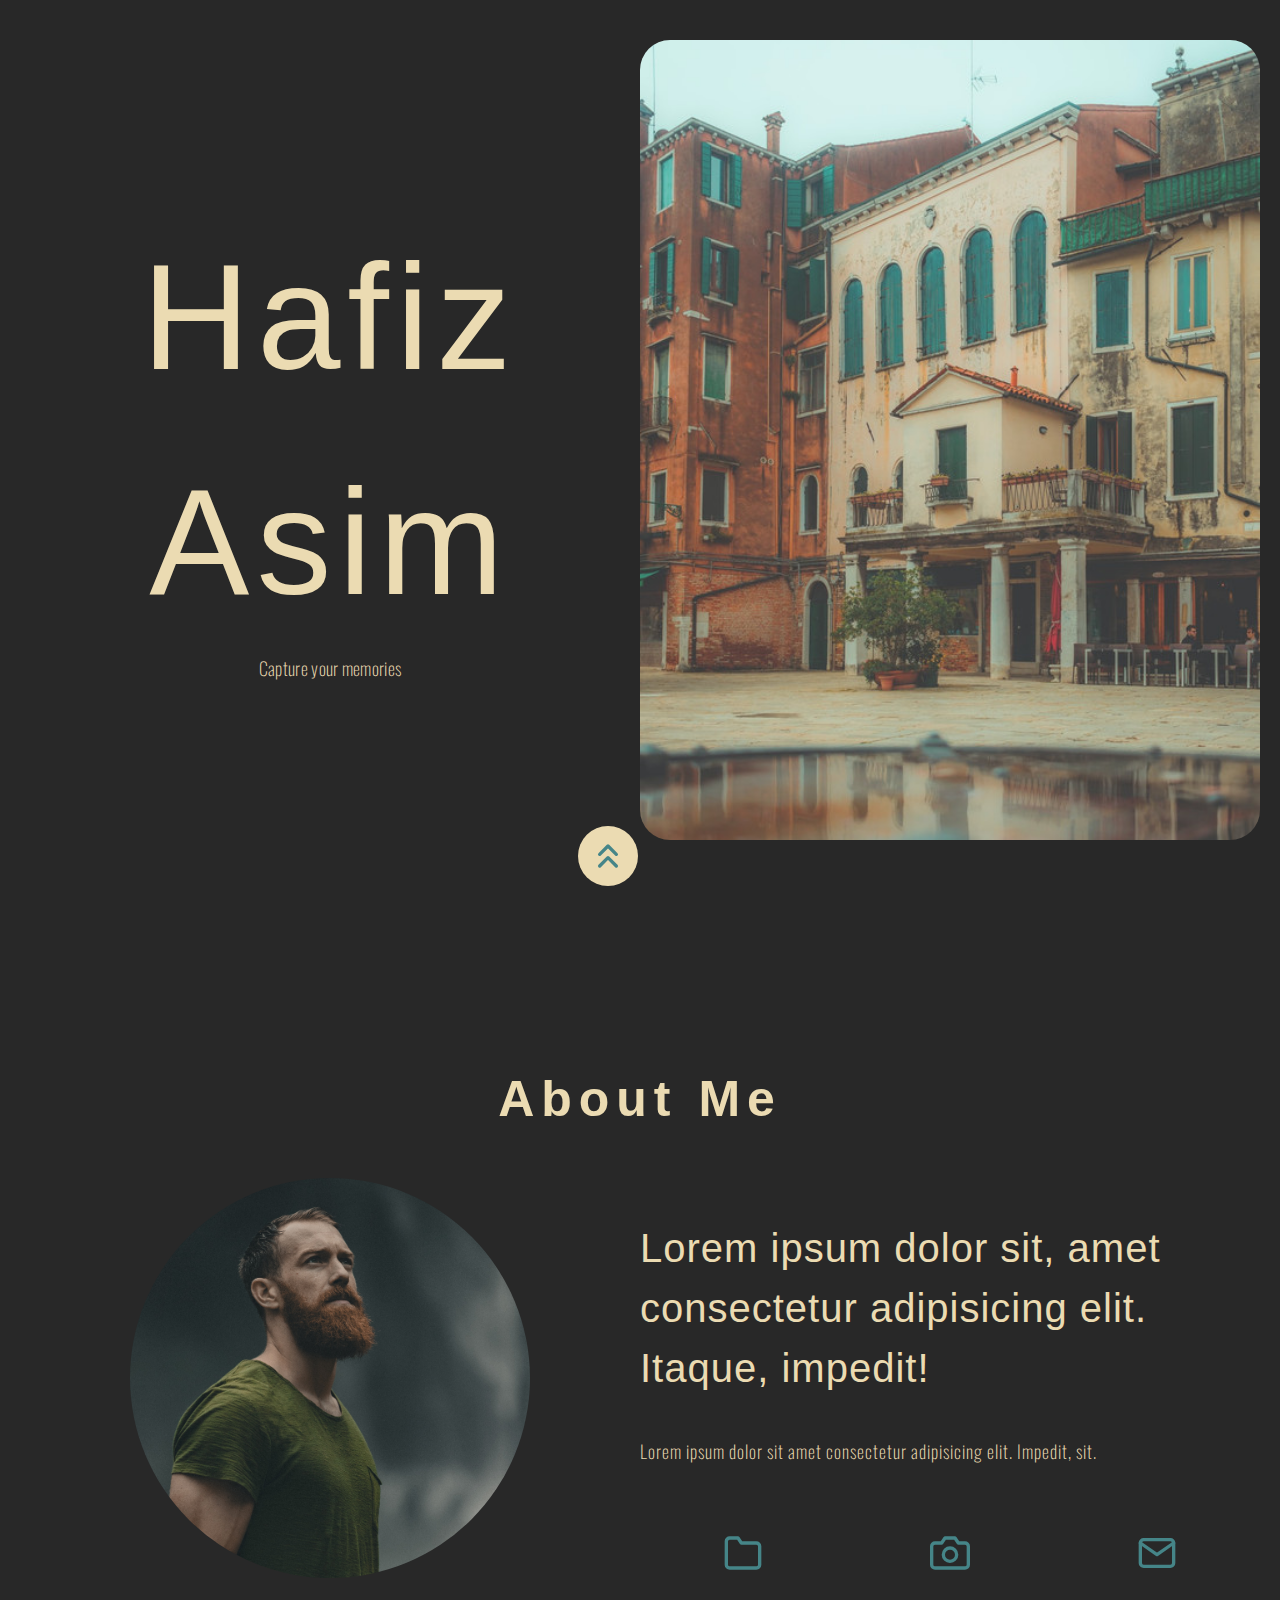
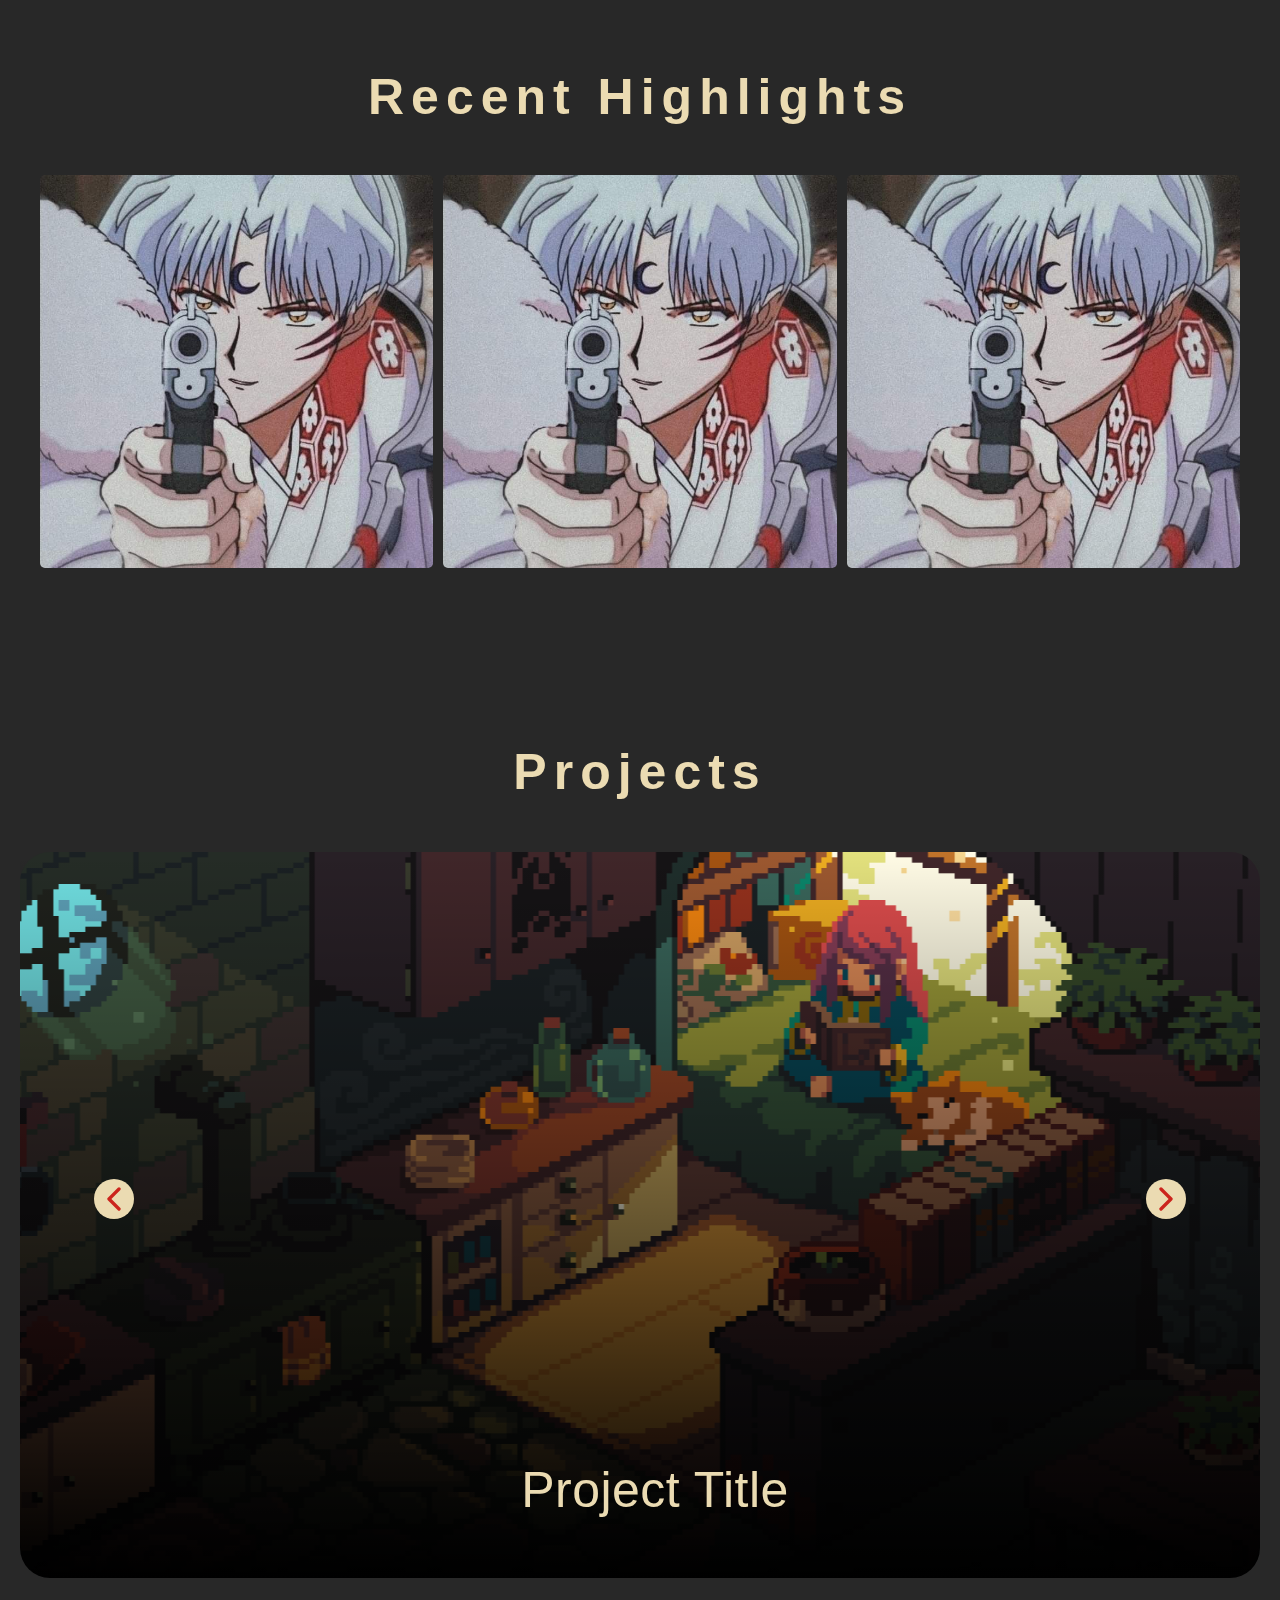
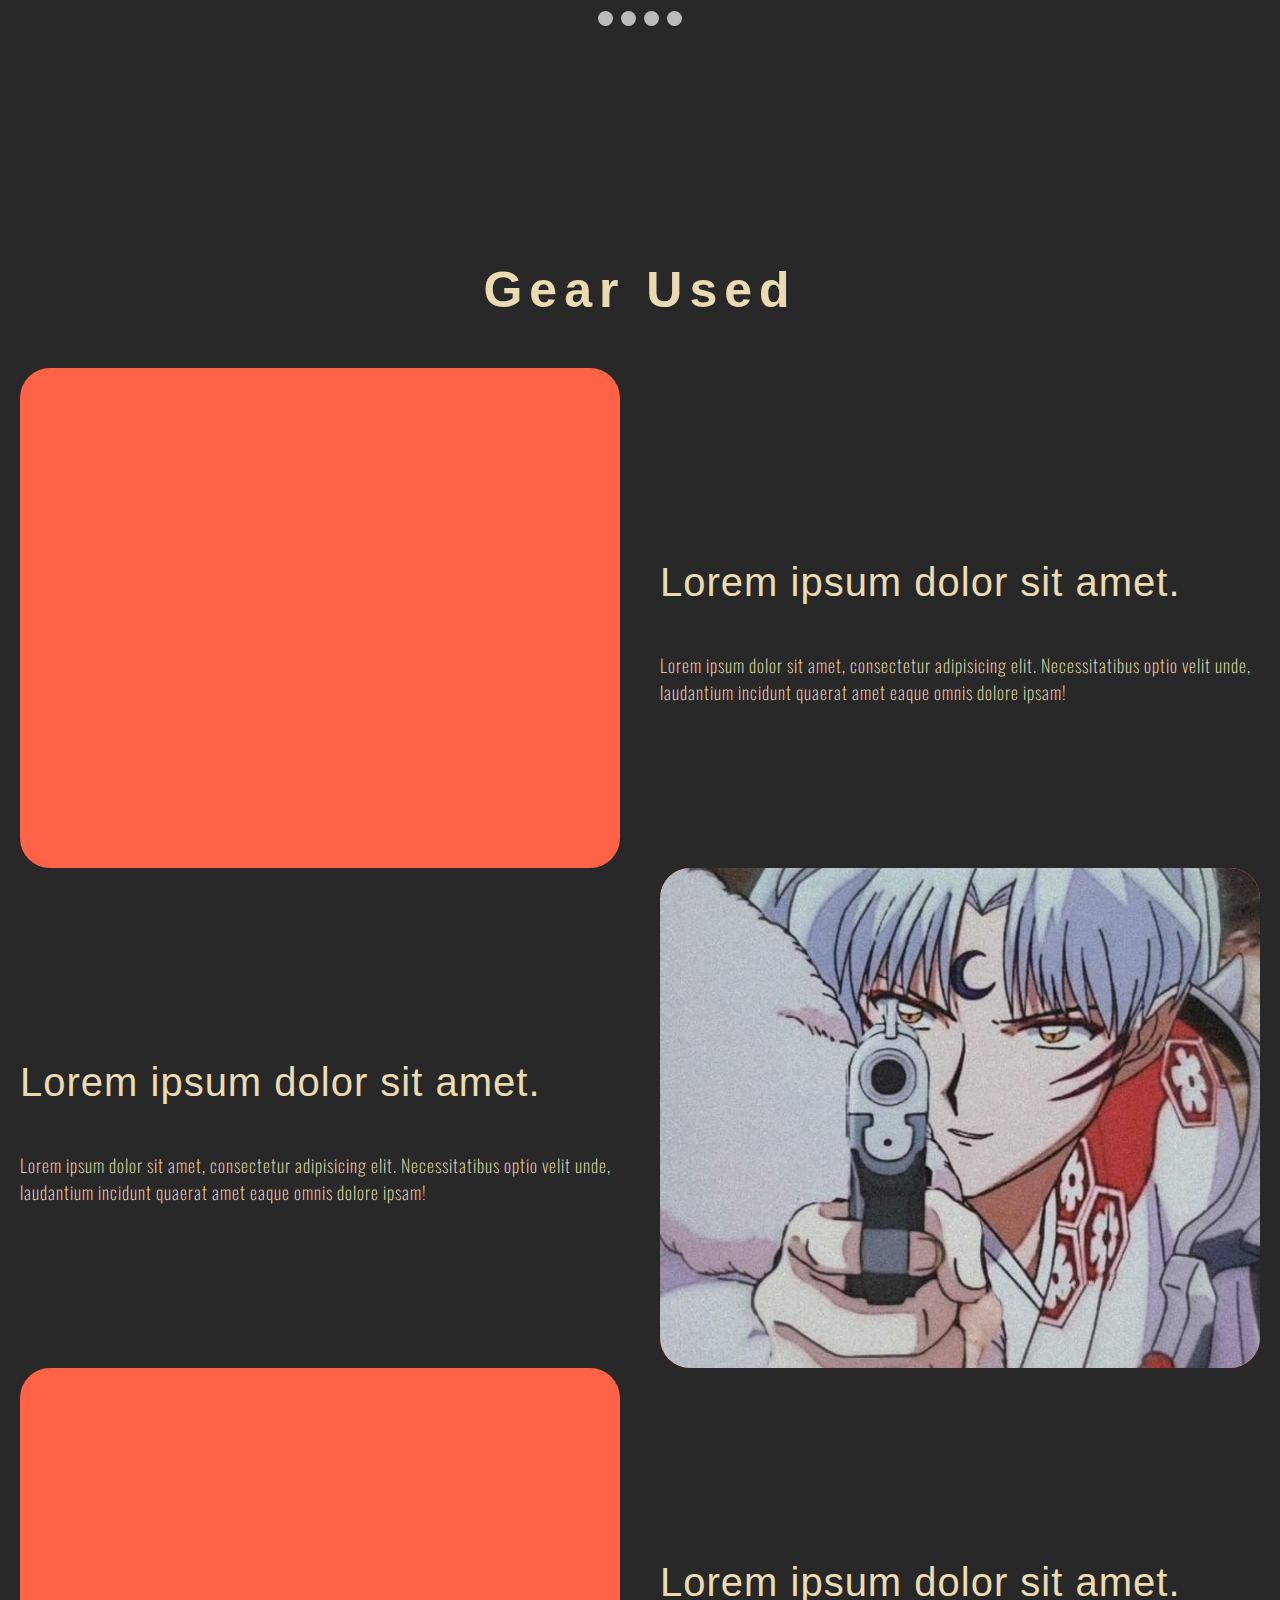
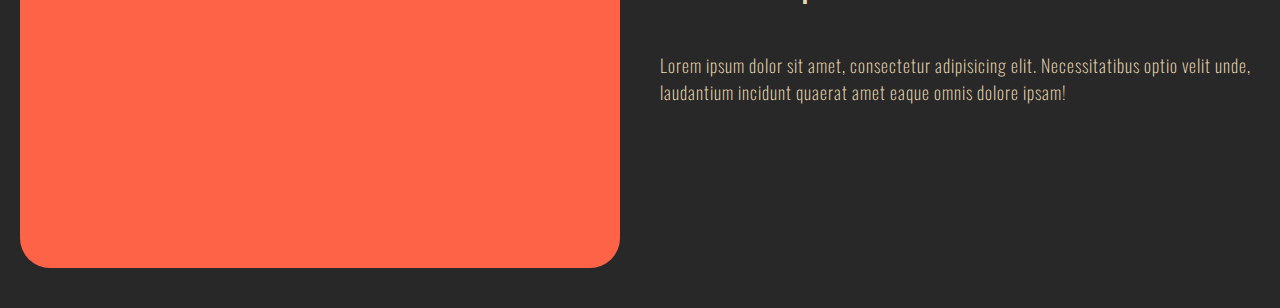
==== commit aa56f3ea: "added showcase block comp" ====
--- a/index.html
+++ b/index.html
@@ -33,78 +33,10 @@
     </div>
 
     
-    <div class="block">
-      <div class="block__header"><h2>Projects</h2></div>
-      <div class="slideshow-container carousel-wrapper">
-        <!-- Full-width images with number and caption text -->
-        <div class="mySlides card gradient carousel__card fade">
-          <img src="images/girl-reading-book.jpg" style="width: 100%" />
-          <div class="text card__header bottom-left"><h3>Project Title</h3></div>
-          <div class="card__footer-description bottom-left">
-            <p>
-              Lorem ipsum dolor sit amet consectetur, adipisicing elit. Rerum,
-              ducimus.
-            </p>
-          </div>
-        </div>
-        <div class="mySlides card gradient carousel__card fade">
-          <img src="images/futurism.jpg" style="width: 100%" />
-          <div class="text card__header bottom-left"><h3>Project Title</h3></div>
-          <div class="card__footer-description bottom-left">
-            <p>
-              Lorem ipsum dolor sit amet consectetur, adipisicing elit. Rerum,
-              ducimus.
-            </p>
-          </div>
-        </div>
-        <div class="mySlides card gradient carousel__card fade">
-          <img src="images/ign-waifu.png" style="width: 100%" />
-          <div class="text card__header bottom-left"><h3>Project Title</h3></div>
-          <div class="card__footer-description bottom-left">
-            <p>
-              Lorem ipsum dolor sit amet consectetur, adipisicing elit. Rerum,
-              ducimus.
-            </p>
-          </div>
-        </div>
-        <div class="mySlides card gradient carousel__card fade">
-          <img
-            src="images/ghibli-japanese-walled-garden.png"
-            style="width: 100%"
-          />
-          <div class="text card__header bottom-left"><h3>Project Title</h3></div>
-          <div class="card__footer-description bottom-left">
-            <p>
-              Lorem ipsum dolor sit amet consectetur, adipisicing elit. Rerum,
-              ducimus.
-            </p>
-          </div>
-        </div>
-        <!-- Next and previous buttons -->
-        <a class="icon-container carousel--nav prev" onclick="plusSlides(-1)">
-          <svg class="icon icon--red">
-            <use xlink:href="images/sprite.svg#chevron-left"></use>
-          </svg>
-        </a>
-        <a class="icon-container carousel--nav next" onclick="plusSlides(1)">
-          <svg class="icon icon--red">
-            <use xlink:href="images/sprite.svg#chevron-right"></use>
-          </svg>
-        </a>
-      </div>
-      <br />
-      <!-- The dots/circles -->
-      <div style="text-align: center">
-        <span class="dot" onclick="currentSlide(1)"></span>
-        <span class="dot" onclick="currentSlide(2)"></span>
-        <span class="dot" onclick="currentSlide(3)"></span>
-        <span class="dot" onclick="currentSlide(4)"></span>
-      </div>
-    </div>
-
-
-<div class="block container">
-      <div class="block__header">
+
+
+	<div class="block container">
+		<div class="block__header">
         <h2>About Me</h2>
       </div>
       <div class="grid grid--1x2 about">
@@ -137,6 +69,140 @@
           </span>
         </div>
       </div>
+	  <div class="showcase block">
+	  	<h2 class="block__header">Recent Highlights</h2>
+	  	<div class="showcase__content grid grid--1x3">
+			<div class="showcase__image">
+
+<!-- Trigger the Modal -->
+<img
+  id="myImg"
+  src="images/sessho.jpeg"
+  alt="sesshoumaru"
+  style="width: 100%; max-width: 500px"
+/>
+
+<!-- The Modal -->
+<div id="myModal" class="modal">
+  <!-- Modal Content (The Image) -->
+  <img class="modal-content" id="img01" />
+
+  <!-- Modal Caption (Image Text) -->
+  <div id="caption"></div>
+</div>
+			</div>
+
+				<div class="showcase__image">
+
+<!-- Trigger the Modal -->
+<img
+  id="myImg"
+  src="images/sessho.jpeg"
+  alt="sesshoumaru"
+  style="width: 100%; max-width: 500px"
+/>
+
+<!-- The Modal -->
+<div id="myModal" class="modal">
+  <!-- Modal Content (The Image) -->
+  <img class="modal-content" id="img01" />
+
+  <!-- Modal Caption (Image Text) -->
+  <div id="caption"></div>
+</div>
+				</div>
+				<div class="showcase__image">
+
+<!-- Trigger the Modal -->
+<img
+  id="myImg"
+  src="images/sessho.jpeg"
+  alt="sesshoumaru"
+  style="width: 100%; max-width: 500px"
+/>
+
+<!-- The Modal -->
+<div id="myModal" class="modal">
+  <!-- Modal Content (The Image) -->
+  <img class="modal-content" id="img01" />
+
+  <!-- Modal Caption (Image Text) -->
+  <div id="caption"></div>
+</div>
+				</div>
+		</div>
+	  </div>
+	</div>
+<!-- fix modal images so it's more realistic to use -->
+
+    <div class="block">
+      <div class="block__header"><h2>Projects</h2></div>
+      <div class="slideshow-container carousel-wrapper">
+        <!-- Full-width images with number and caption text -->
+        <div class="mySlides card gradient carousel__card fade">
+          <img src="images/girl-reading-book.jpg" style="width: 100%" />
+          <div class="text card__header bottom-left"><h3>Project Title</h3></div>
+          <div class="card__footer-description bottom-left">
+            <p>
+              Lorem ipsum dolor sit amet consectetur, adipisicing elit. Rerum,
+              ducimus.
+            </p>
+          </div>
+        </div>
+        <div class="mySlides card gradient carousel__card fade">
+          <img src="images/futurism.jpg" style="width: 100%" />
+          <div class="text card__header bottom-left"><h3>Project Title</h3></div>
+          <div class="card__footer-description bottom-left">
+            <p>
+              Lorem ipsum dolor sit amet consectetur, adipisicing elit. Rerum,
+              ducimus.
+            </p>
+          </div>
+        </div>
+        <div class="mySlides card gradient carousel__card fade">
+          <img src="images/ign-waifu.png" style="width: 100%" />
+          <div class="text card__header bottom-left"><h3>Project Title</h3></div>
+          <div class="card__footer-description bottom-left">
+            <p>
+              Lorem ipsum dolor sit amet consectetur, adipisicing elit. Rerum,
+              ducimus.
+            </p>
+          </div>
+        </div>
+        <div class="mySlides card gradient carousel__card fade">
+          <img
+            src="images/ghibli-japanese-walled-garden.png"
+            style="width: 100%"
+          />
+          <div class="text card__header bottom-left"><h3>Project Title</h3></div>
+          <div class="card__footer-description bottom-left">
+            <p>
+              Lorem ipsum dolor sit amet consectetur, adipisicing elit. Rerum,
+              ducimus.
+            </p>
+          </div>
+        </div>
+        <!-- Next and previous buttons -->
+        <a class="icon-container carousel--nav prev" onclick="plusSlides(-1)">
+          <svg class="icon icon--red">
+            <use xlink:href="images/sprite.svg#chevron-left"></use>
+          </svg>
+        </a>
+        <a class="icon-container carousel--nav next" onclick="plusSlides(1)">
+          <svg class="icon icon--red">
+            <use xlink:href="images/sprite.svg#chevron-right"></use>
+          </svg>
+        </a>
+      </div>
+      <br />
+      <!-- The dots/circles -->
+      <div style="text-align: center">
+        <span class="dot" onclick="currentSlide(1)"></span>
+        <span class="dot" onclick="currentSlide(2)"></span>
+        <span class="dot" onclick="currentSlide(3)"></span>
+        <span class="dot" onclick="currentSlide(4)"></span>
+      </div>
+    </div>
       <div class="block gear">
         <h2 class="block__header">Gear Used</h2>
         <div class="gear__content grid grid--1x2">
@@ -172,8 +238,6 @@
             </div>
           </div>
         </div>
-      </div>
-    </div>
 
 
     <script src="carousel.js"></script>
--- a/css/style.css
+++ b/css/style.css
@@ -219,6 +219,10 @@
   .grid--1x2 {
     grid-template-columns: repeat(2, 1fr);
   }
+  .grid--1x3{
+	  grid-template-columns: repeat(3, 1fr);
+	  gap: 1rem;
+  }
 }
 
 /* blocks */
@@ -291,6 +295,10 @@
   }
   .block__header .hero--heading {
     font-size: 15rem;
+  }
+  .hero__image > img {
+	  height: 800px;
+	  object-fit: cover;
   }
 }
 
@@ -719,7 +727,7 @@
 /* gear section */
 
 .gear{
-  margin-top: 40rem;
+  margin-top: 10rem;
 }
 
 .gear__content{
@@ -741,4 +749,4 @@
 @media screen and (min-width: 768px) {
   .gear__content:nth-of-type(even) .gear-used {
     order: 2;
-  }}+  }}
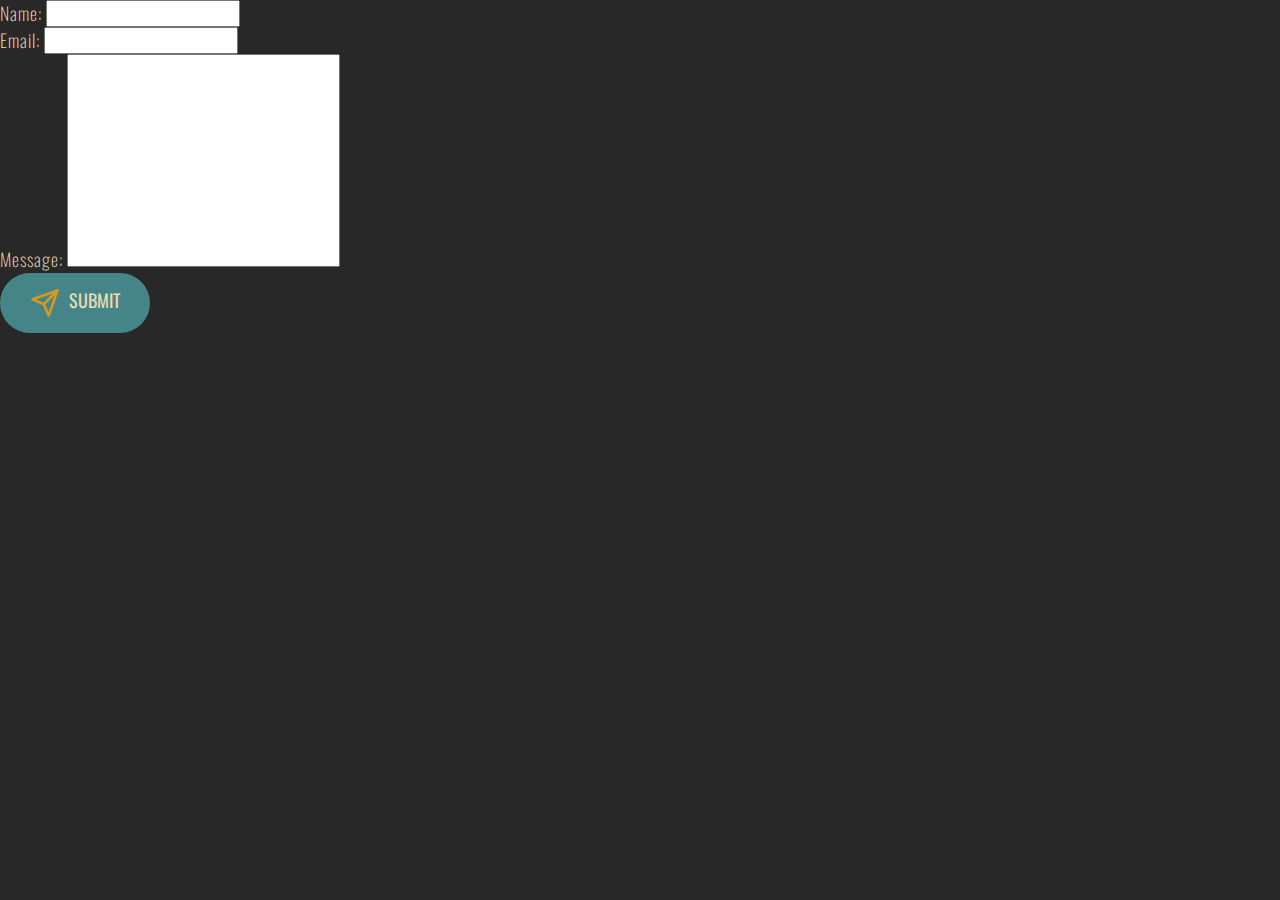
==== commit 1b8acd35: "added draft.html,a compilation of completed comps. started on forms. edited icon button" ====
--- a/index.html
+++ b/index.html
@@ -15,229 +15,27 @@
     <title>Hafiz Asim - Portfolio</title>
   </head>
   <body>
-    <div class="container block">
-      <div class="hero grid grid--1x2">
-        <div class="block__header">
-          <h1 class="block__heading hero--heading">Hafiz Asim</h1>
-          <p class="hero__tagline">Capture your memories</p>
-        </div>
-        <div class="block__content hero__image">
-          <img src="images/house.jpg" alt="" />
-        </div>
-        <div class="icon-container scroll-prompt slide-top">
-          <svg class="icon icon--blue">
-            <use href="images/sprite.svg#chevrons-up"></use>
-          </svg>
-        </div>
-      </div>
+   
+  <form action="">
+    <div>
+      <label for="">Name:</label>
+      <input type="text" name="" id="">
     </div>
+    <div>
+      <label for="">Email:</label>
+      <input type="email" name="" id="">
+    </div>
+    <div>
+      <label for="">Message:</label>
+      <textarea style="resize: none;" name="message" id="" cols="30" rows="10"></textarea>
+    </div>
+<button class="btn btn--icon btn--secondary btn--small" type="submit">
+  <svg class="icon icon--yellow">
+    <use xlink:href="images/sprite.svg#send"></use>
+  </svg>
+submit</button>
 
-    
-
-
-	<div class="block container">
-		<div class="block__header">
-        <h2>About Me</h2>
-      </div>
-      <div class="grid grid--1x2 about">
-        <div class="about__profileimg">
-          <img
-            class="profile-photo"
-            src="images/jakob-owens-lkMJcGDZLVs-unsplash.jpg"
-            alt=""
-          />
-        </div>
-        <div class="about__content">
-          <h3>
-            Lorem ipsum dolor sit, amet consectetur adipisicing elit. Itaque,
-            impedit!
-          </h3>
-          <p>
-            Lorem ipsum dolor sit amet consectetur adipisicing elit. Impedit,
-            sit.
-          </p>
-          <span class="nav-icons">
-            <svg class="icon icon--blue">
-              <use xlink:href="images/sprite.svg#folder"></use>
-            </svg>
-            <svg class="icon icon--blue">
-              <use xlink:href="images/sprite.svg#camera"></use>
-            </svg>
-            <svg class="icon icon--blue">
-              <use xlink:href="images/sprite.svg#mail"></use>
-            </svg>
-          </span>
-        </div>
-      </div>
-	  <div class="showcase block">
-	  	<h2 class="block__header">Recent Highlights</h2>
-	  	<div class="showcase__content grid grid--1x3">
-			<div class="showcase__image">
-
-<!-- Trigger the Modal -->
-<img
-  id="myImg"
-  src="images/sessho.jpeg"
-  alt="sesshoumaru"
-  style="width: 100%; max-width: 500px"
-/>
-
-<!-- The Modal -->
-<div id="myModal" class="modal">
-  <!-- Modal Content (The Image) -->
-  <img class="modal-content" id="img01" />
-
-  <!-- Modal Caption (Image Text) -->
-  <div id="caption"></div>
-</div>
-			</div>
-
-				<div class="showcase__image">
-
-<!-- Trigger the Modal -->
-<img
-  id="myImg"
-  src="images/sessho.jpeg"
-  alt="sesshoumaru"
-  style="width: 100%; max-width: 500px"
-/>
-
-<!-- The Modal -->
-<div id="myModal" class="modal">
-  <!-- Modal Content (The Image) -->
-  <img class="modal-content" id="img01" />
-
-  <!-- Modal Caption (Image Text) -->
-  <div id="caption"></div>
-</div>
-				</div>
-				<div class="showcase__image">
-
-<!-- Trigger the Modal -->
-<img
-  id="myImg"
-  src="images/sessho.jpeg"
-  alt="sesshoumaru"
-  style="width: 100%; max-width: 500px"
-/>
-
-<!-- The Modal -->
-<div id="myModal" class="modal">
-  <!-- Modal Content (The Image) -->
-  <img class="modal-content" id="img01" />
-
-  <!-- Modal Caption (Image Text) -->
-  <div id="caption"></div>
-</div>
-				</div>
-		</div>
-	  </div>
-	</div>
-<!-- fix modal images so it's more realistic to use -->
-
-    <div class="block">
-      <div class="block__header"><h2>Projects</h2></div>
-      <div class="slideshow-container carousel-wrapper">
-        <!-- Full-width images with number and caption text -->
-        <div class="mySlides card gradient carousel__card fade">
-          <img src="images/girl-reading-book.jpg" style="width: 100%" />
-          <div class="text card__header bottom-left"><h3>Project Title</h3></div>
-          <div class="card__footer-description bottom-left">
-            <p>
-              Lorem ipsum dolor sit amet consectetur, adipisicing elit. Rerum,
-              ducimus.
-            </p>
-          </div>
-        </div>
-        <div class="mySlides card gradient carousel__card fade">
-          <img src="images/futurism.jpg" style="width: 100%" />
-          <div class="text card__header bottom-left"><h3>Project Title</h3></div>
-          <div class="card__footer-description bottom-left">
-            <p>
-              Lorem ipsum dolor sit amet consectetur, adipisicing elit. Rerum,
-              ducimus.
-            </p>
-          </div>
-        </div>
-        <div class="mySlides card gradient carousel__card fade">
-          <img src="images/ign-waifu.png" style="width: 100%" />
-          <div class="text card__header bottom-left"><h3>Project Title</h3></div>
-          <div class="card__footer-description bottom-left">
-            <p>
-              Lorem ipsum dolor sit amet consectetur, adipisicing elit. Rerum,
-              ducimus.
-            </p>
-          </div>
-        </div>
-        <div class="mySlides card gradient carousel__card fade">
-          <img
-            src="images/ghibli-japanese-walled-garden.png"
-            style="width: 100%"
-          />
-          <div class="text card__header bottom-left"><h3>Project Title</h3></div>
-          <div class="card__footer-description bottom-left">
-            <p>
-              Lorem ipsum dolor sit amet consectetur, adipisicing elit. Rerum,
-              ducimus.
-            </p>
-          </div>
-        </div>
-        <!-- Next and previous buttons -->
-        <a class="icon-container carousel--nav prev" onclick="plusSlides(-1)">
-          <svg class="icon icon--red">
-            <use xlink:href="images/sprite.svg#chevron-left"></use>
-          </svg>
-        </a>
-        <a class="icon-container carousel--nav next" onclick="plusSlides(1)">
-          <svg class="icon icon--red">
-            <use xlink:href="images/sprite.svg#chevron-right"></use>
-          </svg>
-        </a>
-      </div>
-      <br />
-      <!-- The dots/circles -->
-      <div style="text-align: center">
-        <span class="dot" onclick="currentSlide(1)"></span>
-        <span class="dot" onclick="currentSlide(2)"></span>
-        <span class="dot" onclick="currentSlide(3)"></span>
-        <span class="dot" onclick="currentSlide(4)"></span>
-      </div>
-    </div>
-      <div class="block gear">
-        <h2 class="block__header">Gear Used</h2>
-        <div class="gear__content grid grid--1x2">
-      
-          <div class="gear-used card gradient-hidden" style="background: tomato">
-          </div>
-          
-          <div class="gear-details">
-          <h3>Lorem ipsum dolor sit amet.</h3>
-          <p>Lorem ipsum dolor sit amet, consectetur adipisicing elit. Necessitatibus optio velit unde, laudantium incidunt quaerat amet eaque omnis dolore ipsam!</p>
-          </div>
-            </div>
-        <div class="gear__content grid grid--1x2">
-      
-          <div class="gear-used card gradient-hidden" style="background: tomato">
-            <img src="images/sessho.jpeg" alt="">
-          </div>
-          
-          <div class="gear-details">
-          <h3>Lorem ipsum dolor sit amet.</h3>
-          <p>Lorem ipsum dolor sit amet, consectetur adipisicing elit. Necessitatibus optio velit unde, laudantium incidunt quaerat amet eaque omnis dolore ipsam!</p>
-          </div>
-            </div>
-        <div class="gear__content grid grid--1x2">
-      
-          <div class="gear-used card gradient-hidden" style="background: tomato">
-          </div>
-          
-          <div class="gear-details">
-          <h3>Lorem ipsum dolor sit amet.</h3>
-          <p>Lorem ipsum dolor sit amet, consectetur adipisicing elit. Necessitatibus optio velit unde, laudantium incidunt quaerat amet eaque omnis dolore ipsam!</p>
-          </div>
-            </div>
-          </div>
-        </div>
+  </form>
 
 
     <script src="carousel.js"></script>
--- a/css/style.css
+++ b/css/style.css
@@ -187,9 +187,9 @@
 }
 
 .btn .icon {
-  width: 4rem;
+  width: 3rem;
   vertical-align: middle;
-  margin-right: 2rem;
+  margin-right: 0.5rem;
 }
 
 /* collapsibles */
